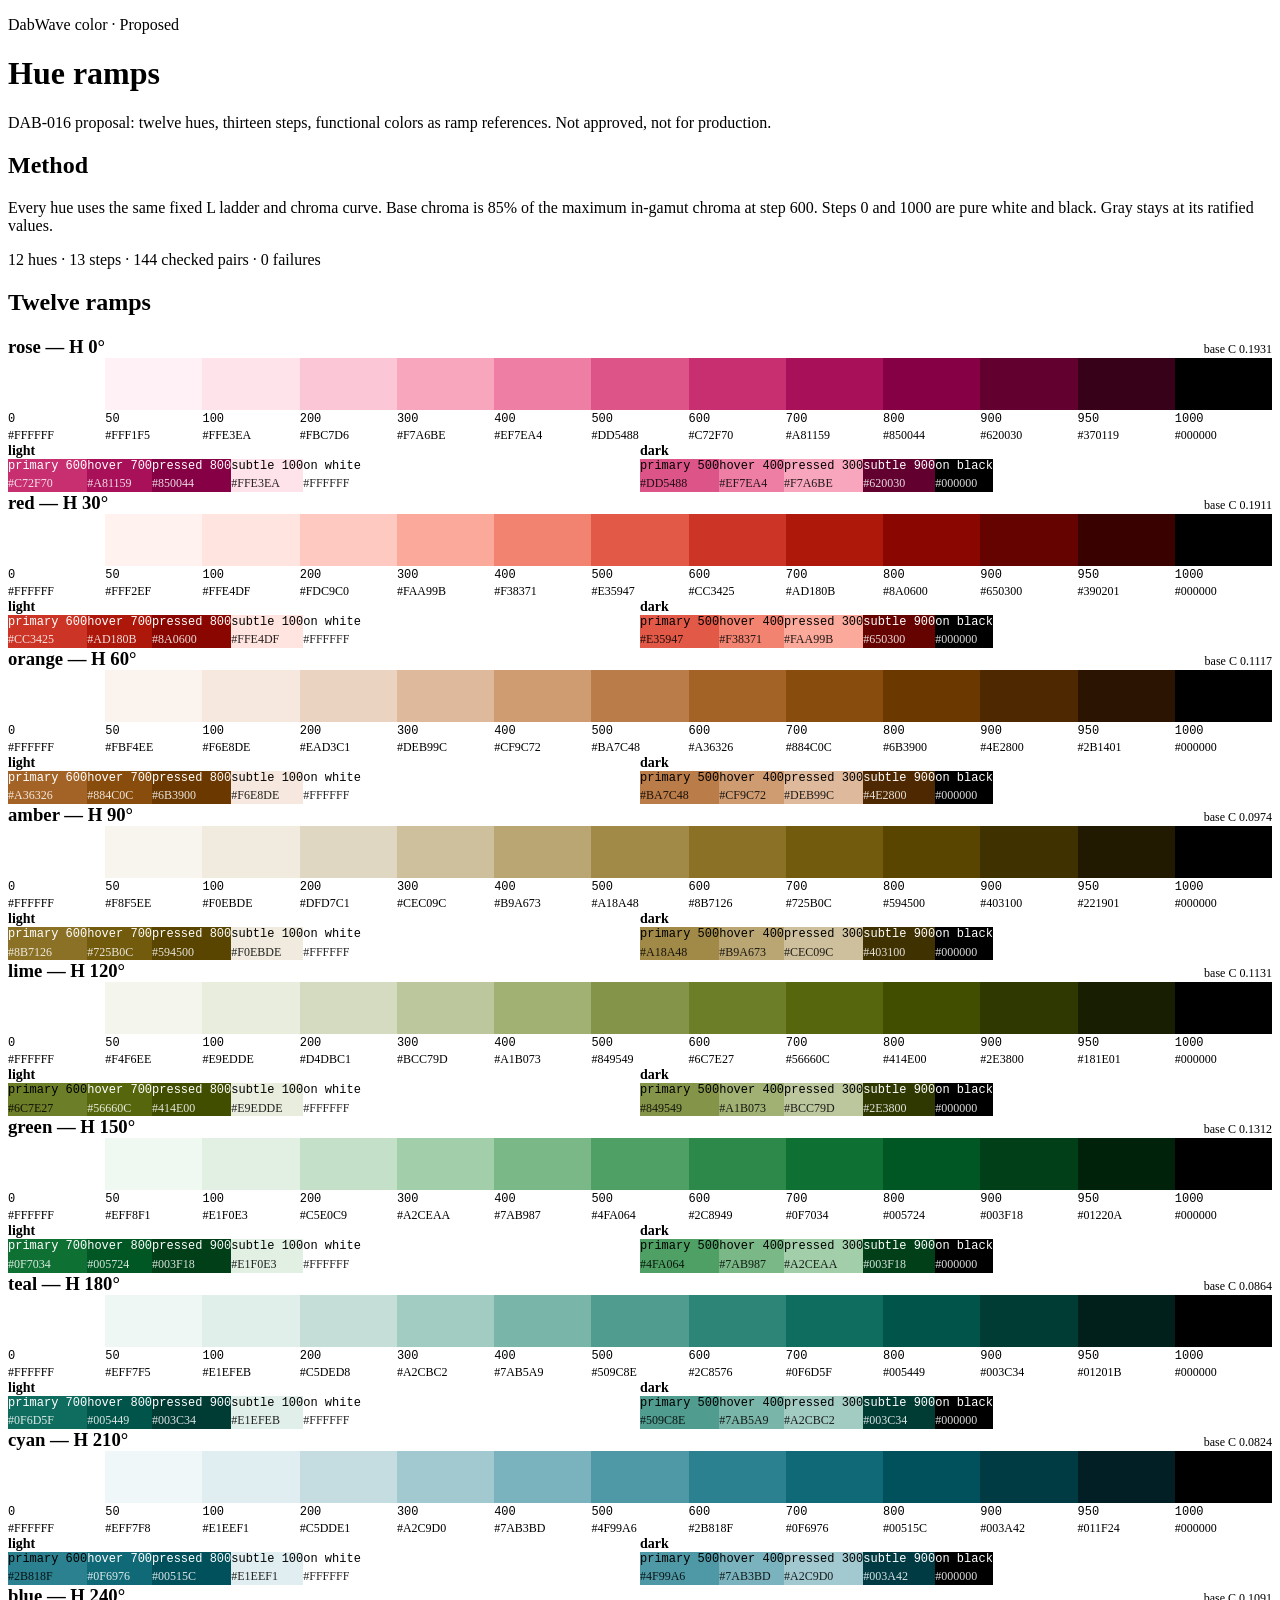
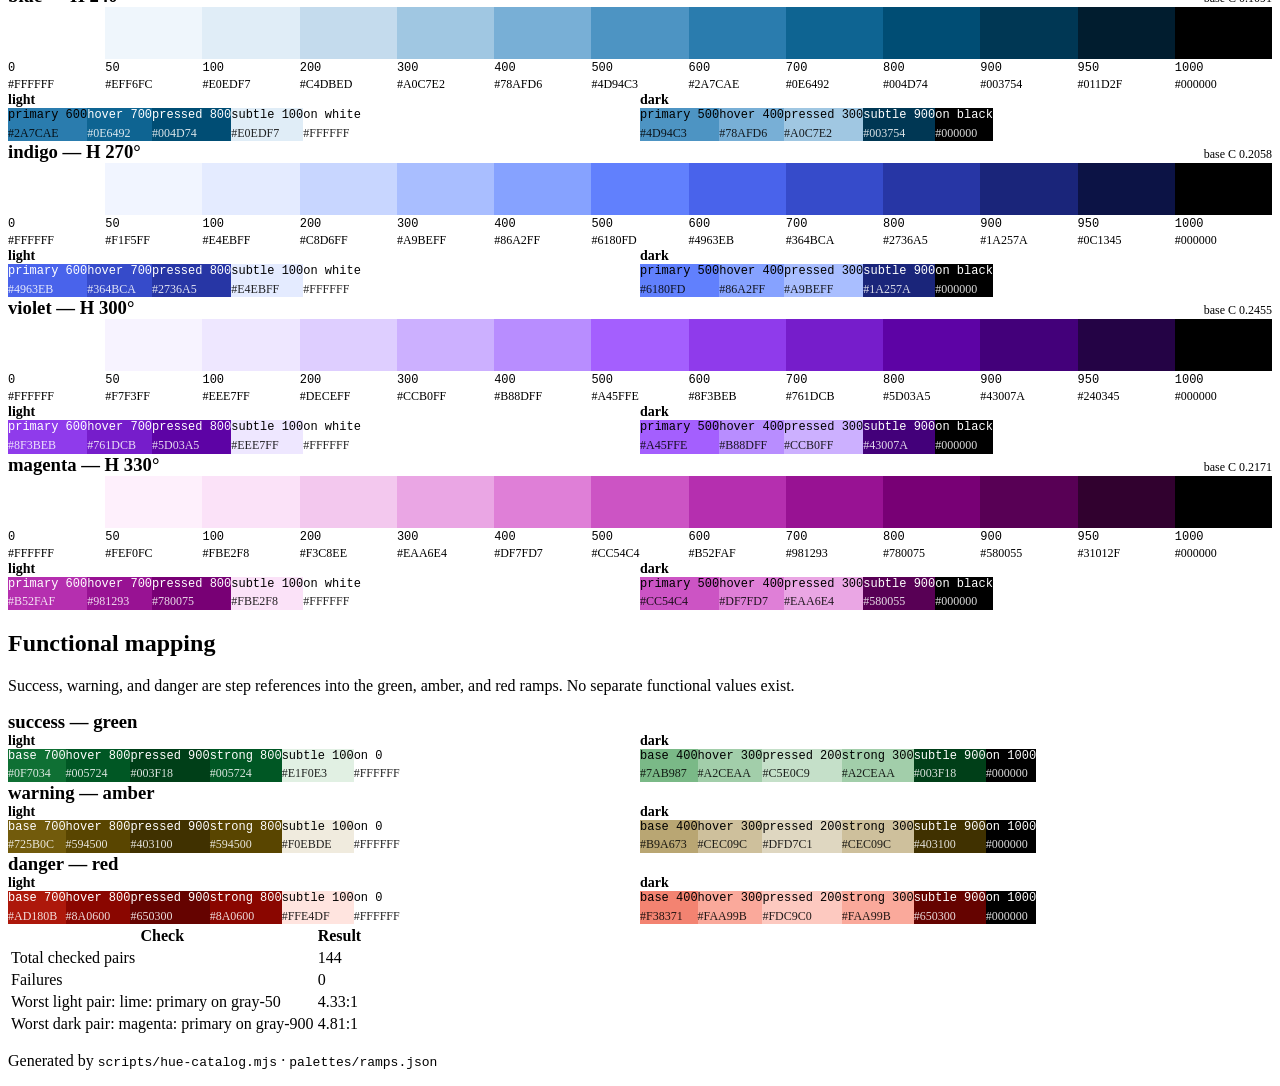
==== palettes/preview.html @ 58a91b85 "feat(color): propose DAB-016 — 13-step 12-hue ramp catalog - Fixed 13-step ladder shared with gray (" ====
<!doctype html>
<html lang="en">
<head>
<meta charset="utf-8">
<meta name="viewport" content="width=device-width, initial-scale=1">
<title>DabWave hue ramps — Proposed catalog</title>
<link rel="stylesheet" href="../foundation/foundation.css">
<link rel="stylesheet" href="./preview.css">
<script src="./preview.js" defer></script>
</head>
<body>
<header class="masthead">
  <div class="wrap masthead__inner">
    <div>
      <p class="text-caption masthead__eyebrow">DabWave color · Proposed</p>
      <h1 class="text-h2">Hue ramps</h1>
      <p class="text-body-sm masthead__sub">DAB-016 proposal: twelve hues, thirteen steps, functional colors as ramp references. Not approved, not for production.</p>
    </div>
  </div>
</header>

<main class="wrap">
  <section class="section">
    <h2 class="text-h2">Method</h2>
    <p class="text-body">Every hue uses the same fixed L ladder and chroma curve. Base chroma is 85% of the maximum in-gamut chroma at step 600. Steps 0 and 1000 are pure white and black. Gray stays at its ratified values.</p>
    <p class="text-body-sm" id="summary">Loading catalog…</p>
  </section>

  <section class="section">
    <h2 class="text-h2">Twelve ramps</h2>
    <div id="ramps"></div>
  </section>

  <section class="section">
    <h2 class="text-h2">Functional mapping</h2>
    <p class="text-body">Success, warning, and danger are step references into the green, amber, and red ramps. No separate functional values exist.</p>
    <div id="functional"></div>
    <div class="table-scroll">
      <table class="data-table text-body-sm">
        <thead><tr><th scope="col">Check</th><th scope="col">Result</th></tr></thead>
        <tbody id="check-summary"></tbody>
      </table>
    </div>
  </section>
</main>

<footer class="site-footer">
  <div class="wrap"><p class="text-caption">Generated by <code>scripts/hue-catalog.mjs</code> · <code>palettes/ramps.json</code></p></div>
</footer>
</body>
</html>
---- palettes/preview.css ----
.ramp-block {
  padding-block: var(--space-5);
  border-top: var(--border-width) solid var(--color-border);
}
.ramp-head {
  display: flex;
  flex-wrap: wrap;
  gap: var(--space-2);
  align-items: baseline;
  justify-content: space-between;
  margin-bottom: var(--space-3);
}
.ramp-head h3 { margin: 0; }
.ramp-head span { color: var(--color-text-tertiary); font-size: 0.75rem; }

.ramp-scroll { overflow-x: auto; padding-bottom: var(--space-1); }
.ramp-row {
  display: grid;
  grid-template-columns: repeat(13, minmax(56px, 1fr));
  gap: var(--space-1);
  min-width: 776px;
}
.swatch-cell { display: flex; flex-direction: column; gap: 2px; }
.swatch {
  height: 52px;
  border-radius: var(--radius-sm);
  border: var(--border-width) solid var(--color-border);
}
.swatch-cell code { font-size: 0.75rem; color: var(--color-text-primary); }
.swatch-cell span { font-size: 0.75rem; color: var(--color-text-tertiary); }

.alias-grid {
  display: grid;
  grid-template-columns: repeat(auto-fit, minmax(280px, 1fr));
  gap: var(--space-4);
  margin-top: var(--space-4);
}
.alias-set h4 { margin: 0 0 var(--space-2); font-size: 0.875rem; font-weight: 600; }
.alias-chips { display: flex; flex-wrap: wrap; gap: var(--space-1); }

.chip {
  display: flex;
  flex-direction: column;
  gap: 2px;
  padding: var(--space-1) var(--space-2);
  border-radius: var(--radius-sm);
  border: var(--border-width) solid var(--color-border);
  font-size: 0.75rem;
  line-height: 1.3;
}
.chip code { font-size: 0.75rem; }
.chip span { opacity: 0.85; }

.func-block {
  padding-block: var(--space-5);
  border-top: var(--border-width) solid var(--color-border);
}
.func-block h3 { margin: 0 0 var(--space-2); }
.func-block .alias-set { margin-top: 0; }
.func-row {
  display: grid;
  grid-template-columns: repeat(auto-fit, minmax(280px, 1fr));
  gap: var(--space-4);
}
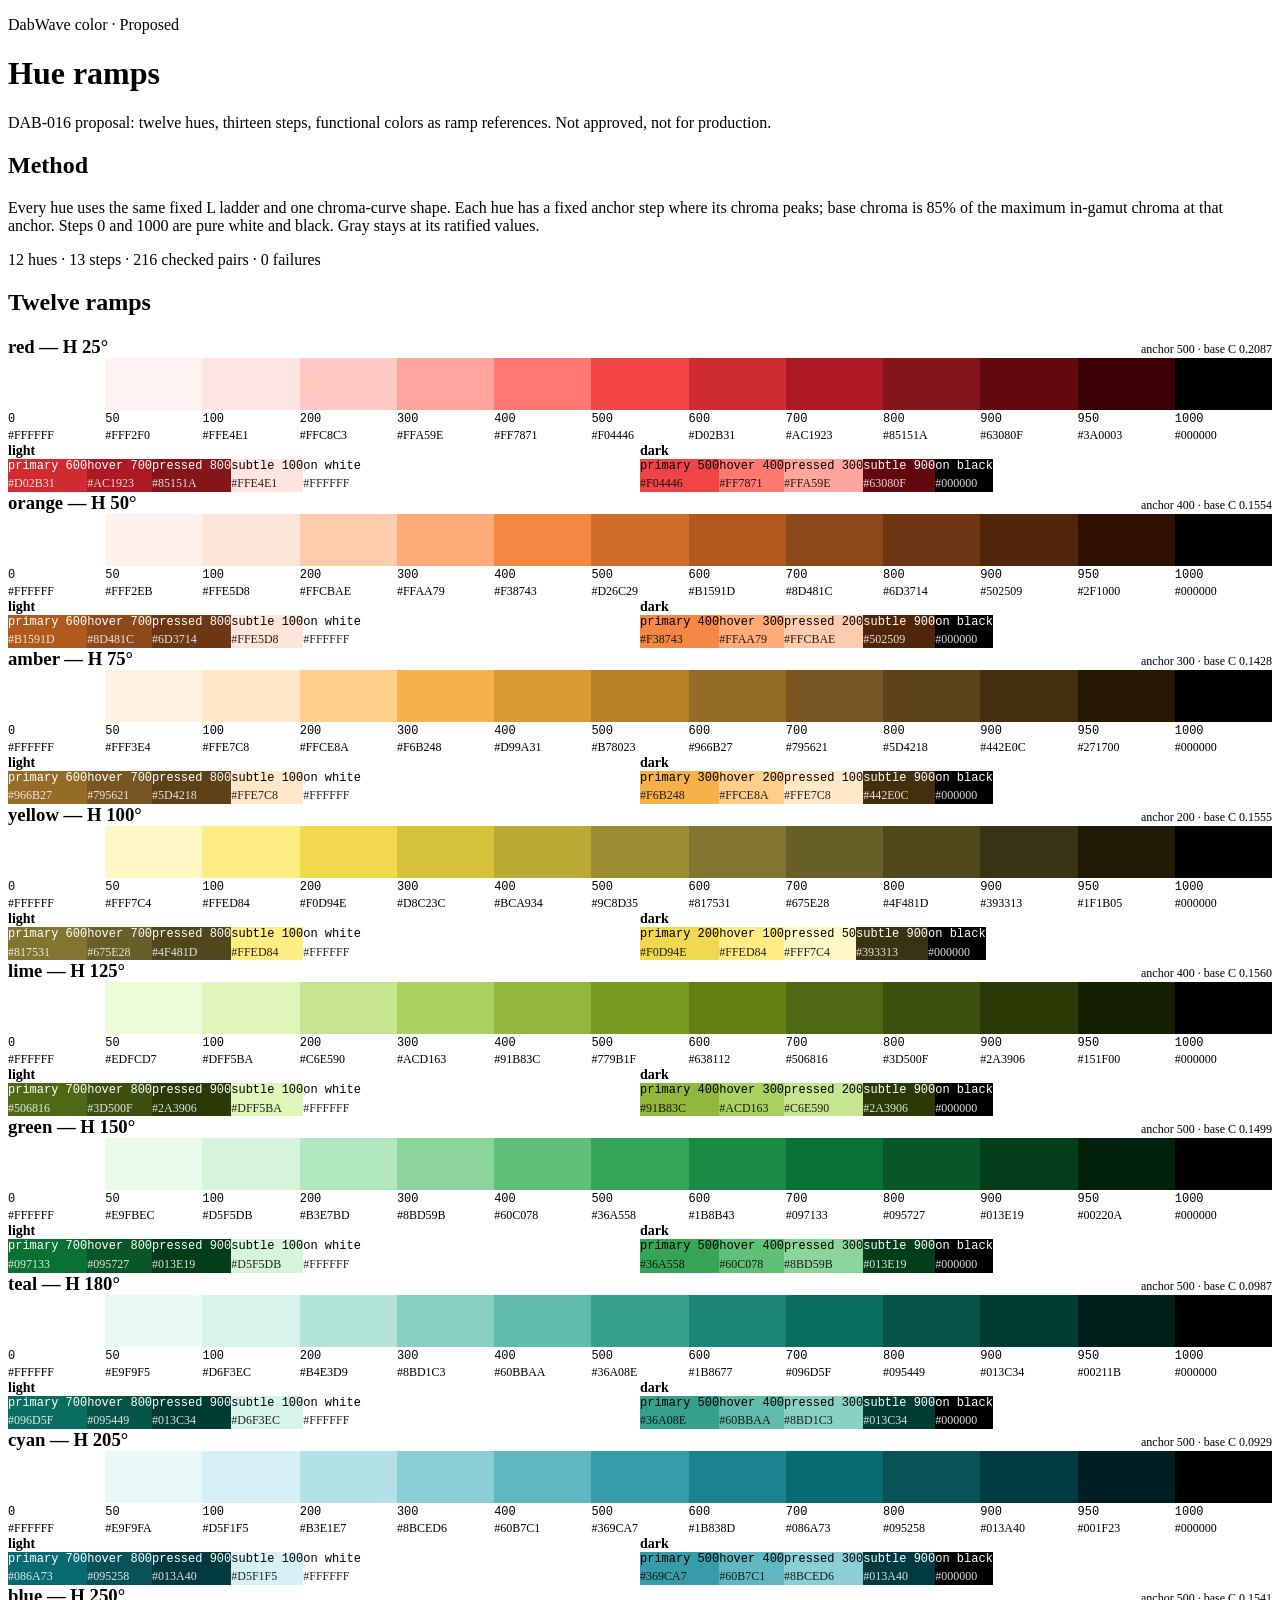
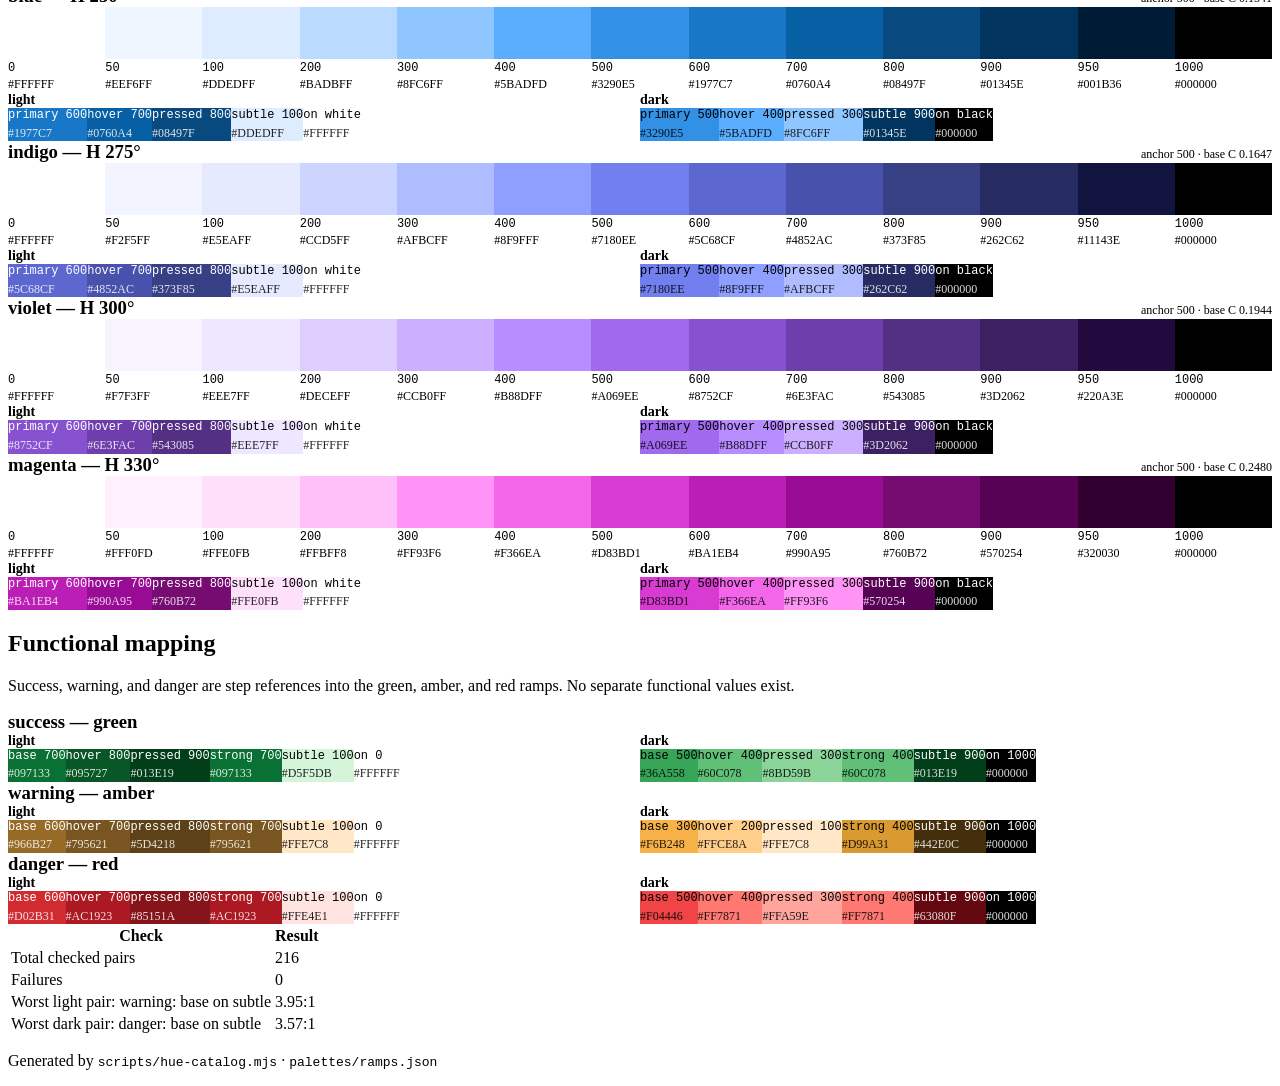
==== commit 18aba1f0: "feat(color): revise DAB-016 with fixed hues and per-hue anchors - Replace the 30-degree grid with fi" ====
--- a/palettes/preview.html
+++ b/palettes/preview.html
@@ -22,7 +22,7 @@
 <main class="wrap">
   <section class="section">
     <h2 class="text-h2">Method</h2>
-    <p class="text-body">Every hue uses the same fixed L ladder and chroma curve. Base chroma is 85% of the maximum in-gamut chroma at step 600. Steps 0 and 1000 are pure white and black. Gray stays at its ratified values.</p>
+    <p class="text-body">Every hue uses the same fixed L ladder and one chroma-curve shape. Each hue has a fixed anchor step where its chroma peaks; base chroma is 85% of the maximum in-gamut chroma at that anchor. Steps 0 and 1000 are pure white and black. Gray stays at its ratified values.</p>
     <p class="text-body-sm" id="summary">Loading catalog…</p>
   </section>
 
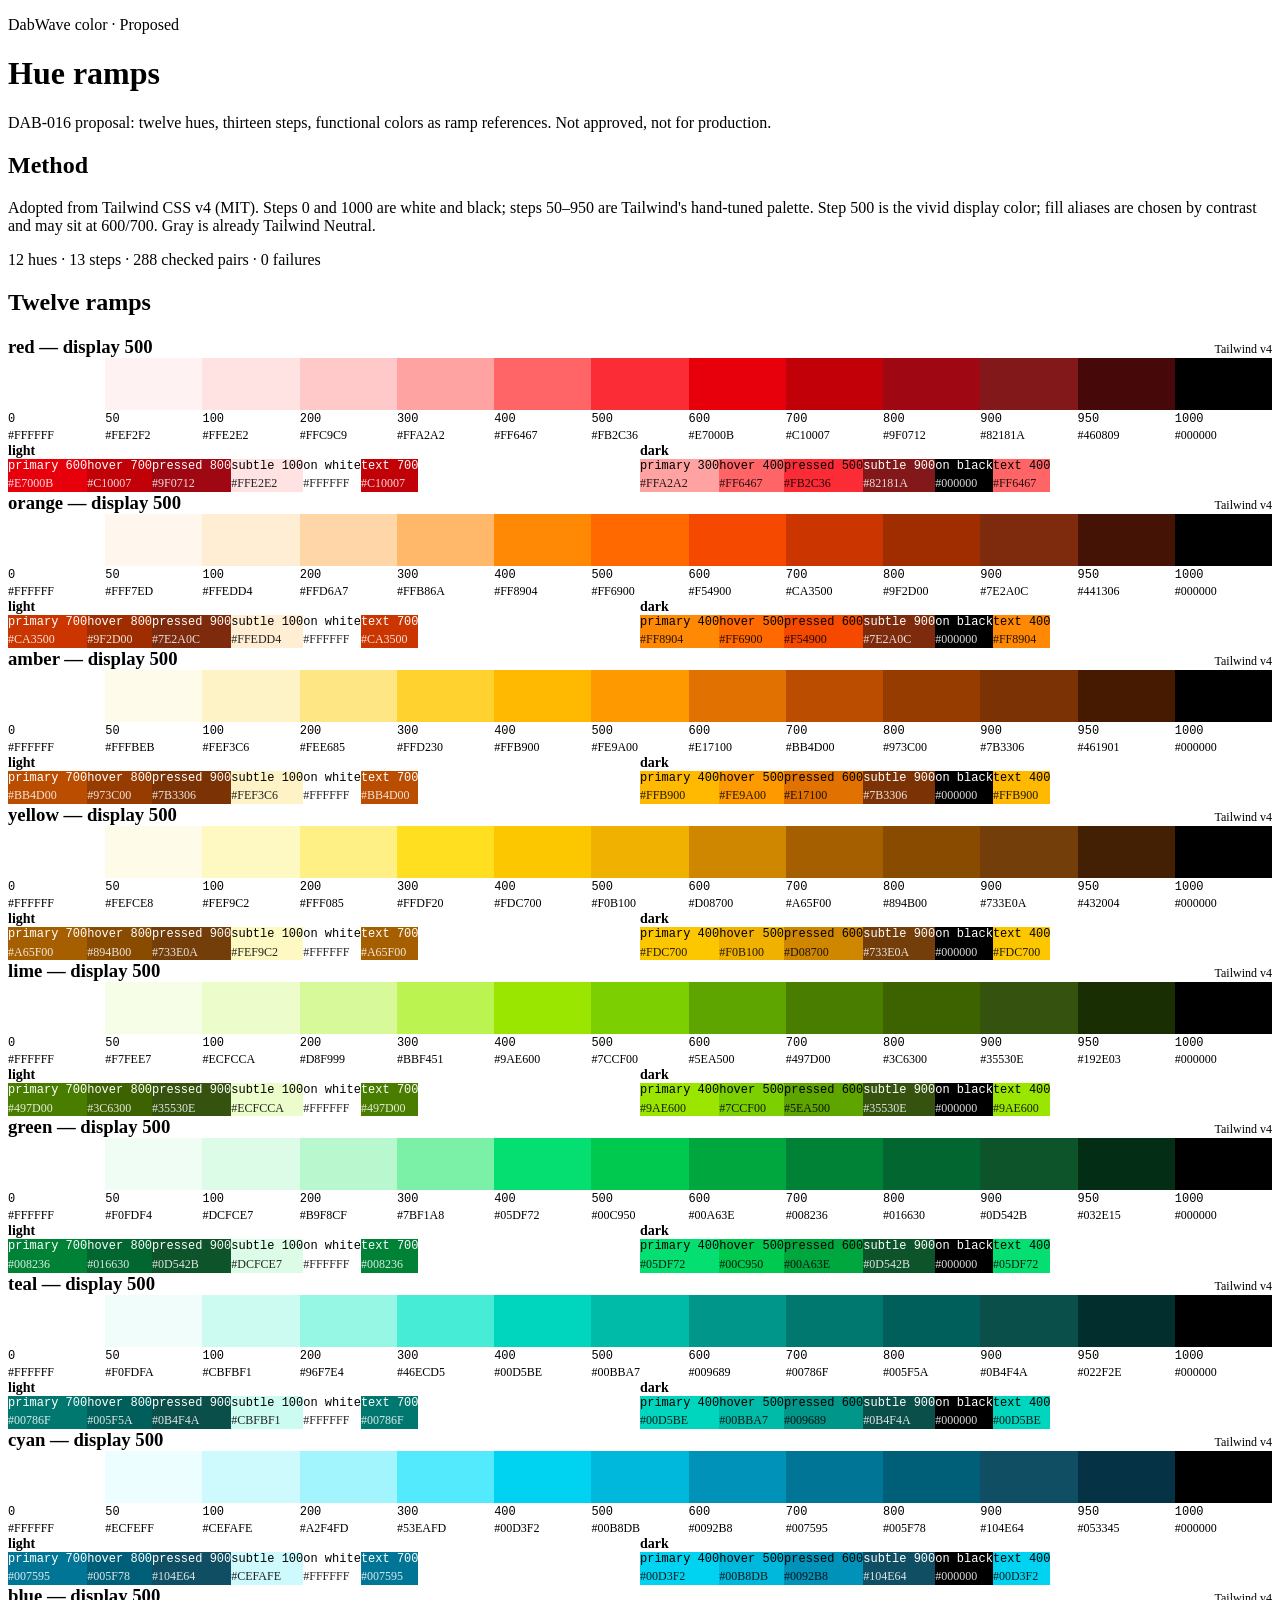
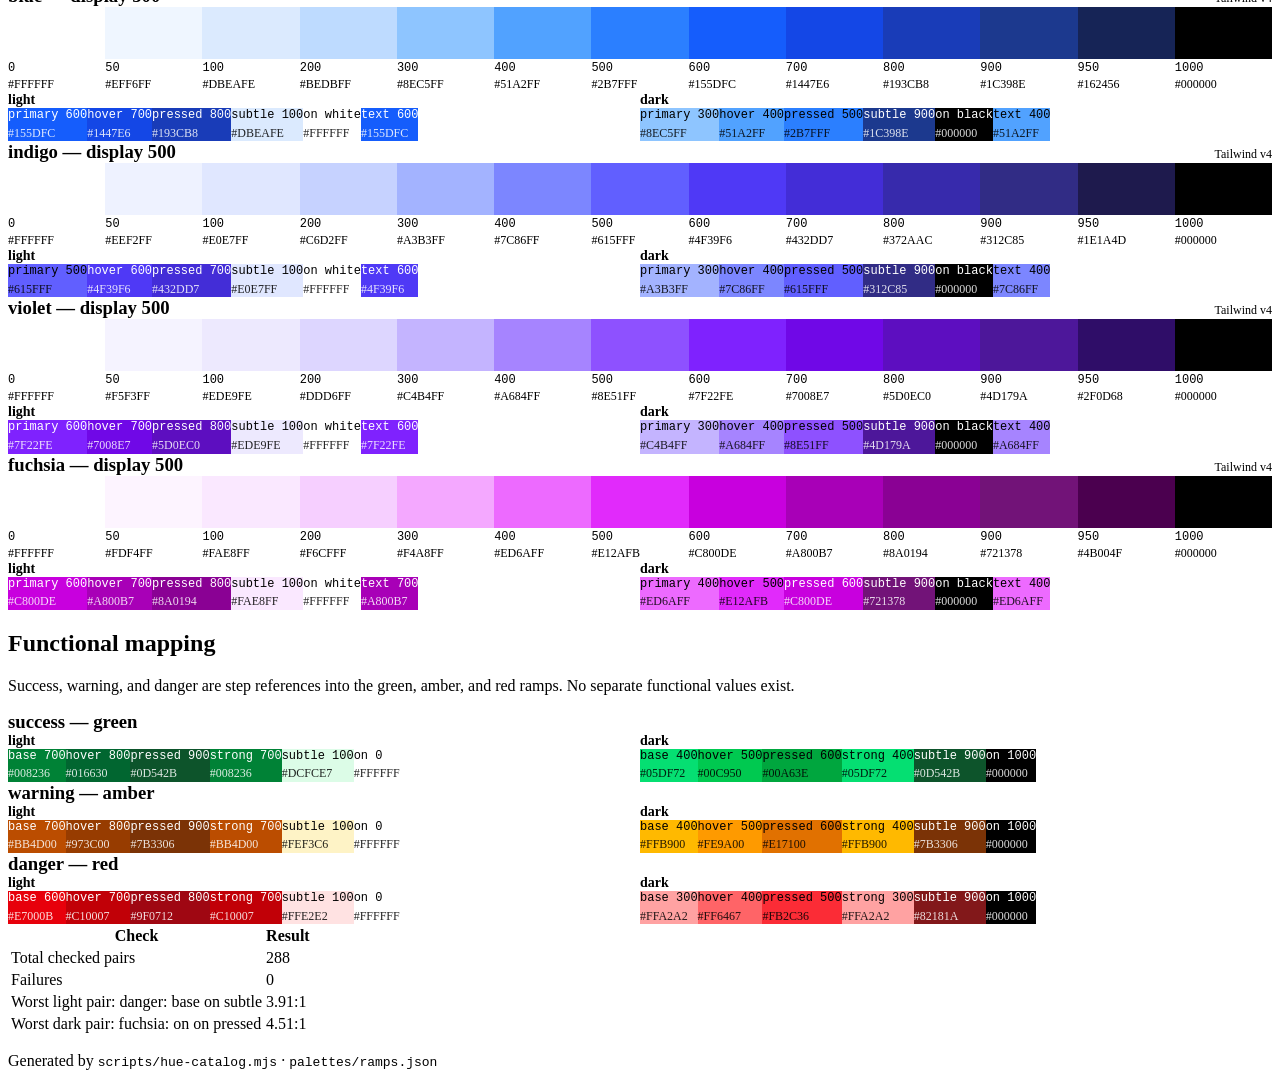
==== commit efdb3aaf: "feat(color): adopt Tailwind v4 palettes for DAB-016 - Freeze 12 hue ramps from Tailwind CSS v4 theme" ====
--- a/palettes/preview.html
+++ b/palettes/preview.html
@@ -22,7 +22,7 @@
 <main class="wrap">
   <section class="section">
     <h2 class="text-h2">Method</h2>
-    <p class="text-body">Every hue uses the same fixed L ladder and one chroma-curve shape. Each hue has a fixed anchor step where its chroma peaks; base chroma is 85% of the maximum in-gamut chroma at that anchor. Steps 0 and 1000 are pure white and black. Gray stays at its ratified values.</p>
+    <p class="text-body">Adopted from Tailwind CSS v4 (MIT). Steps 0 and 1000 are white and black; steps 50–950 are Tailwind's hand-tuned palette. Step 500 is the vivid display color; fill aliases are chosen by contrast and may sit at 600/700. Gray is already Tailwind Neutral.</p>
     <p class="text-body-sm" id="summary">Loading catalog…</p>
   </section>
 
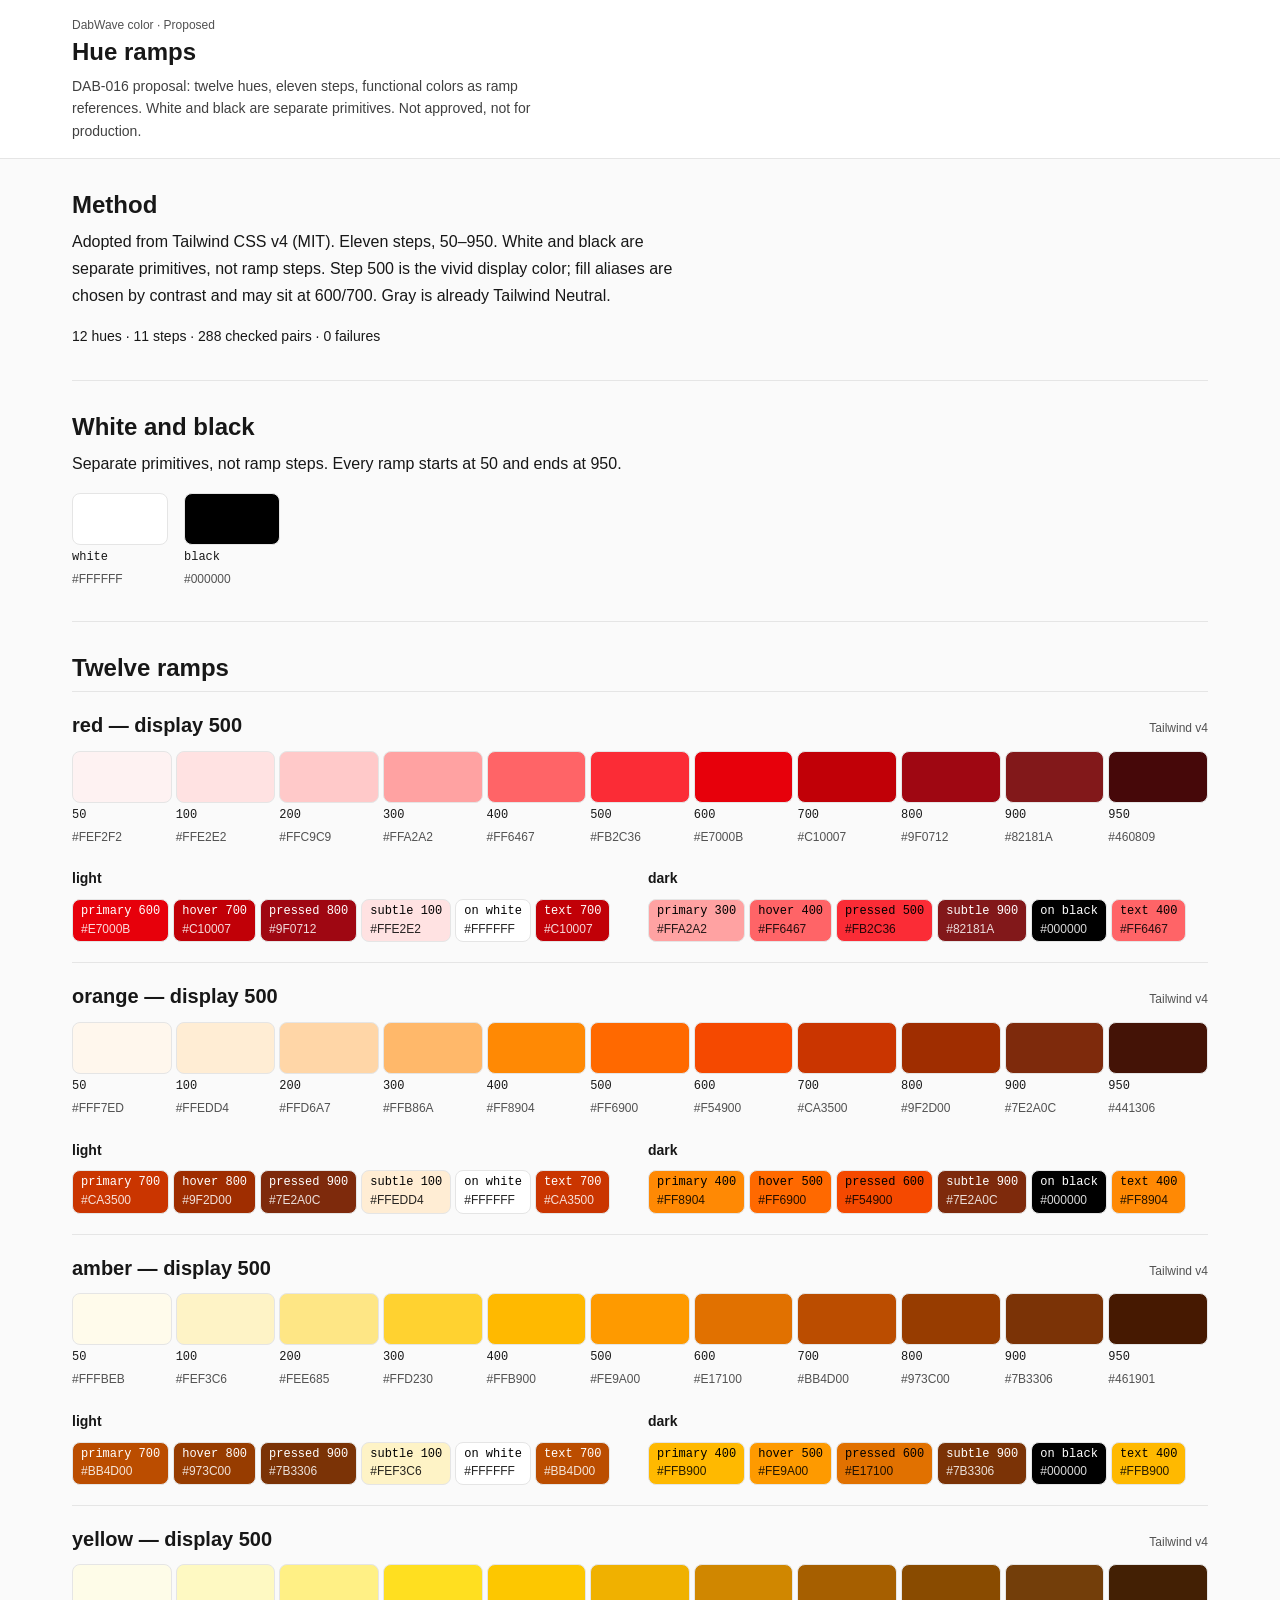
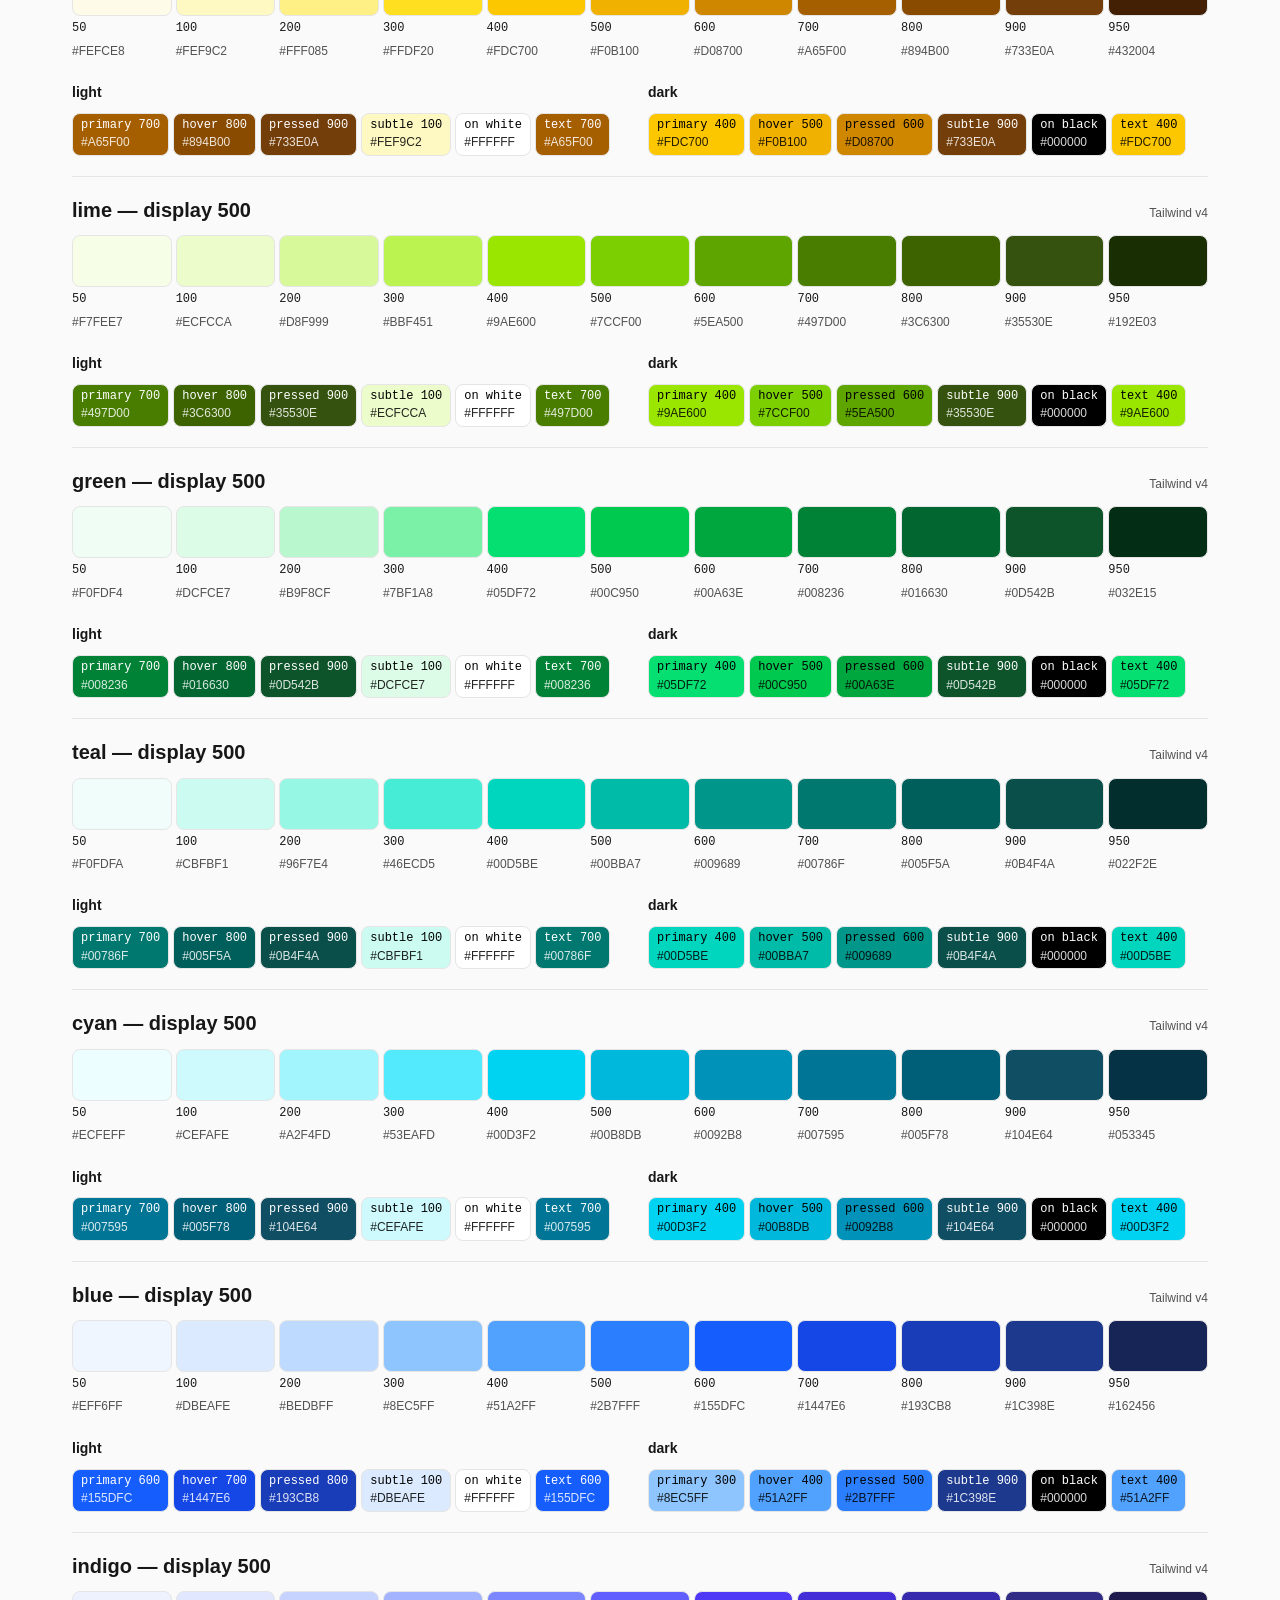
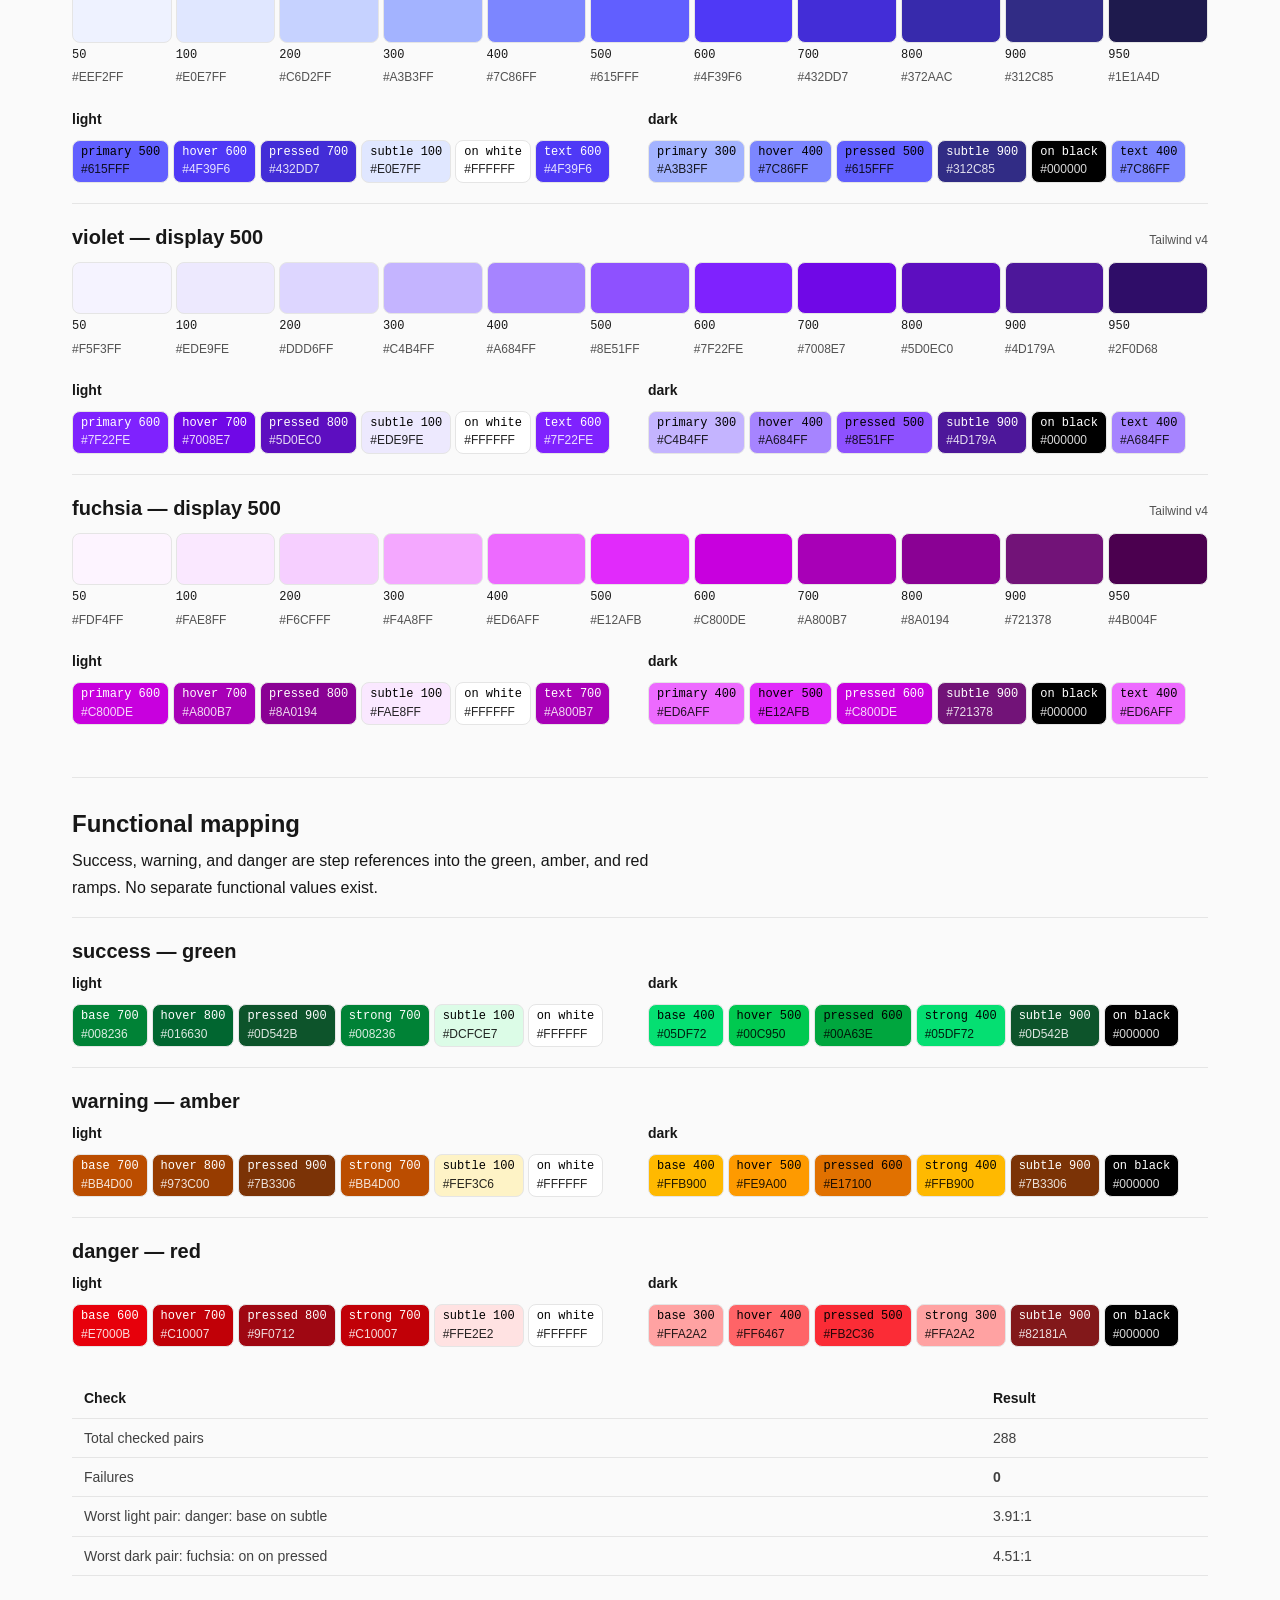
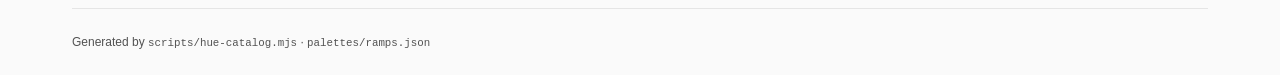
==== commit 00d1f88d: "feat(color): separate white and black from every ramp (DAB-017) - Neutral ramp becomes gray-50..950;" ====
--- a/palettes/preview.html
+++ b/palettes/preview.html
@@ -14,7 +14,7 @@
     <div>
       <p class="text-caption masthead__eyebrow">DabWave color · Proposed</p>
       <h1 class="text-h2">Hue ramps</h1>
-      <p class="text-body-sm masthead__sub">DAB-016 proposal: twelve hues, thirteen steps, functional colors as ramp references. Not approved, not for production.</p>
+      <p class="text-body-sm masthead__sub">DAB-016 proposal: twelve hues, eleven steps, functional colors as ramp references. White and black are separate primitives. Not approved, not for production.</p>
     </div>
   </div>
 </header>
@@ -22,8 +22,17 @@
 <main class="wrap">
   <section class="section">
     <h2 class="text-h2">Method</h2>
-    <p class="text-body">Adopted from Tailwind CSS v4 (MIT). Steps 0 and 1000 are white and black; steps 50–950 are Tailwind's hand-tuned palette. Step 500 is the vivid display color; fill aliases are chosen by contrast and may sit at 600/700. Gray is already Tailwind Neutral.</p>
+    <p class="text-body">Adopted from Tailwind CSS v4 (MIT). Eleven steps, 50–950. White and black are separate primitives, not ramp steps. Step 500 is the vivid display color; fill aliases are chosen by contrast and may sit at 600/700. Gray is already Tailwind Neutral.</p>
     <p class="text-body-sm" id="summary">Loading catalog…</p>
+  </section>
+
+  <section class="section">
+    <h2 class="text-h2">White and black</h2>
+    <p class="text-body">Separate primitives, not ramp steps. Every ramp starts at 50 and ends at 950.</p>
+    <div class="endpoint-row">
+      <div class="swatch-cell"><div class="swatch" style="background:#FFFFFF"></div><code>white</code><span>#FFFFFF</span></div>
+      <div class="swatch-cell"><div class="swatch" style="background:#000000"></div><code>black</code><span>#000000</span></div>
+    </div>
   </section>
 
   <section class="section">
--- a/palettes/preview.css
+++ b/palettes/preview.css
@@ -1,3 +1,10 @@
+.endpoint-row {
+  display: flex;
+  gap: var(--space-4);
+  margin-top: var(--space-3);
+}
+.endpoint-row .swatch-cell { width: 96px; }
+
 .ramp-block {
   padding-block: var(--space-5);
   border-top: var(--border-width) solid var(--color-border);
@@ -16,9 +23,9 @@
 .ramp-scroll { overflow-x: auto; padding-bottom: var(--space-1); }
 .ramp-row {
   display: grid;
-  grid-template-columns: repeat(13, minmax(56px, 1fr));
+  grid-template-columns: repeat(11, minmax(56px, 1fr));
   gap: var(--space-1);
-  min-width: 776px;
+  min-width: 656px;
 }
 .swatch-cell { display: flex; flex-direction: column; gap: 2px; }
 .swatch {
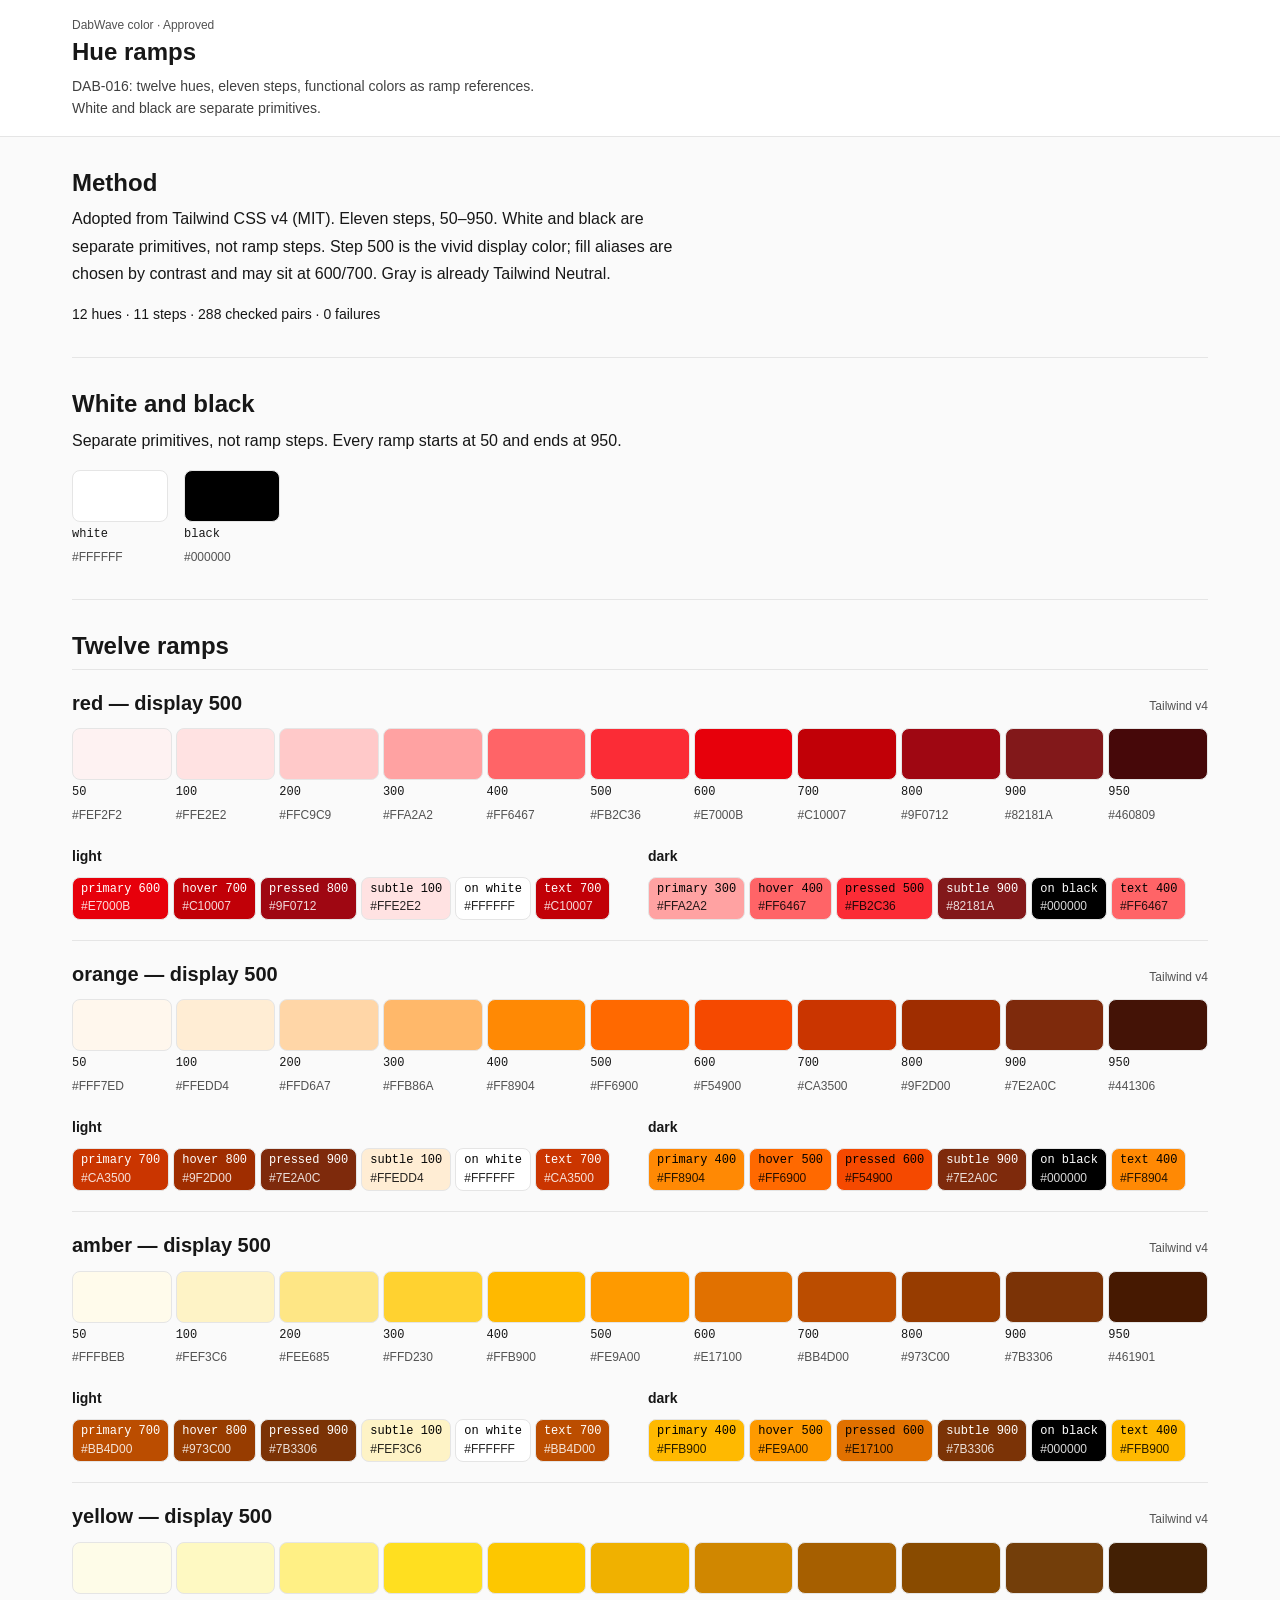
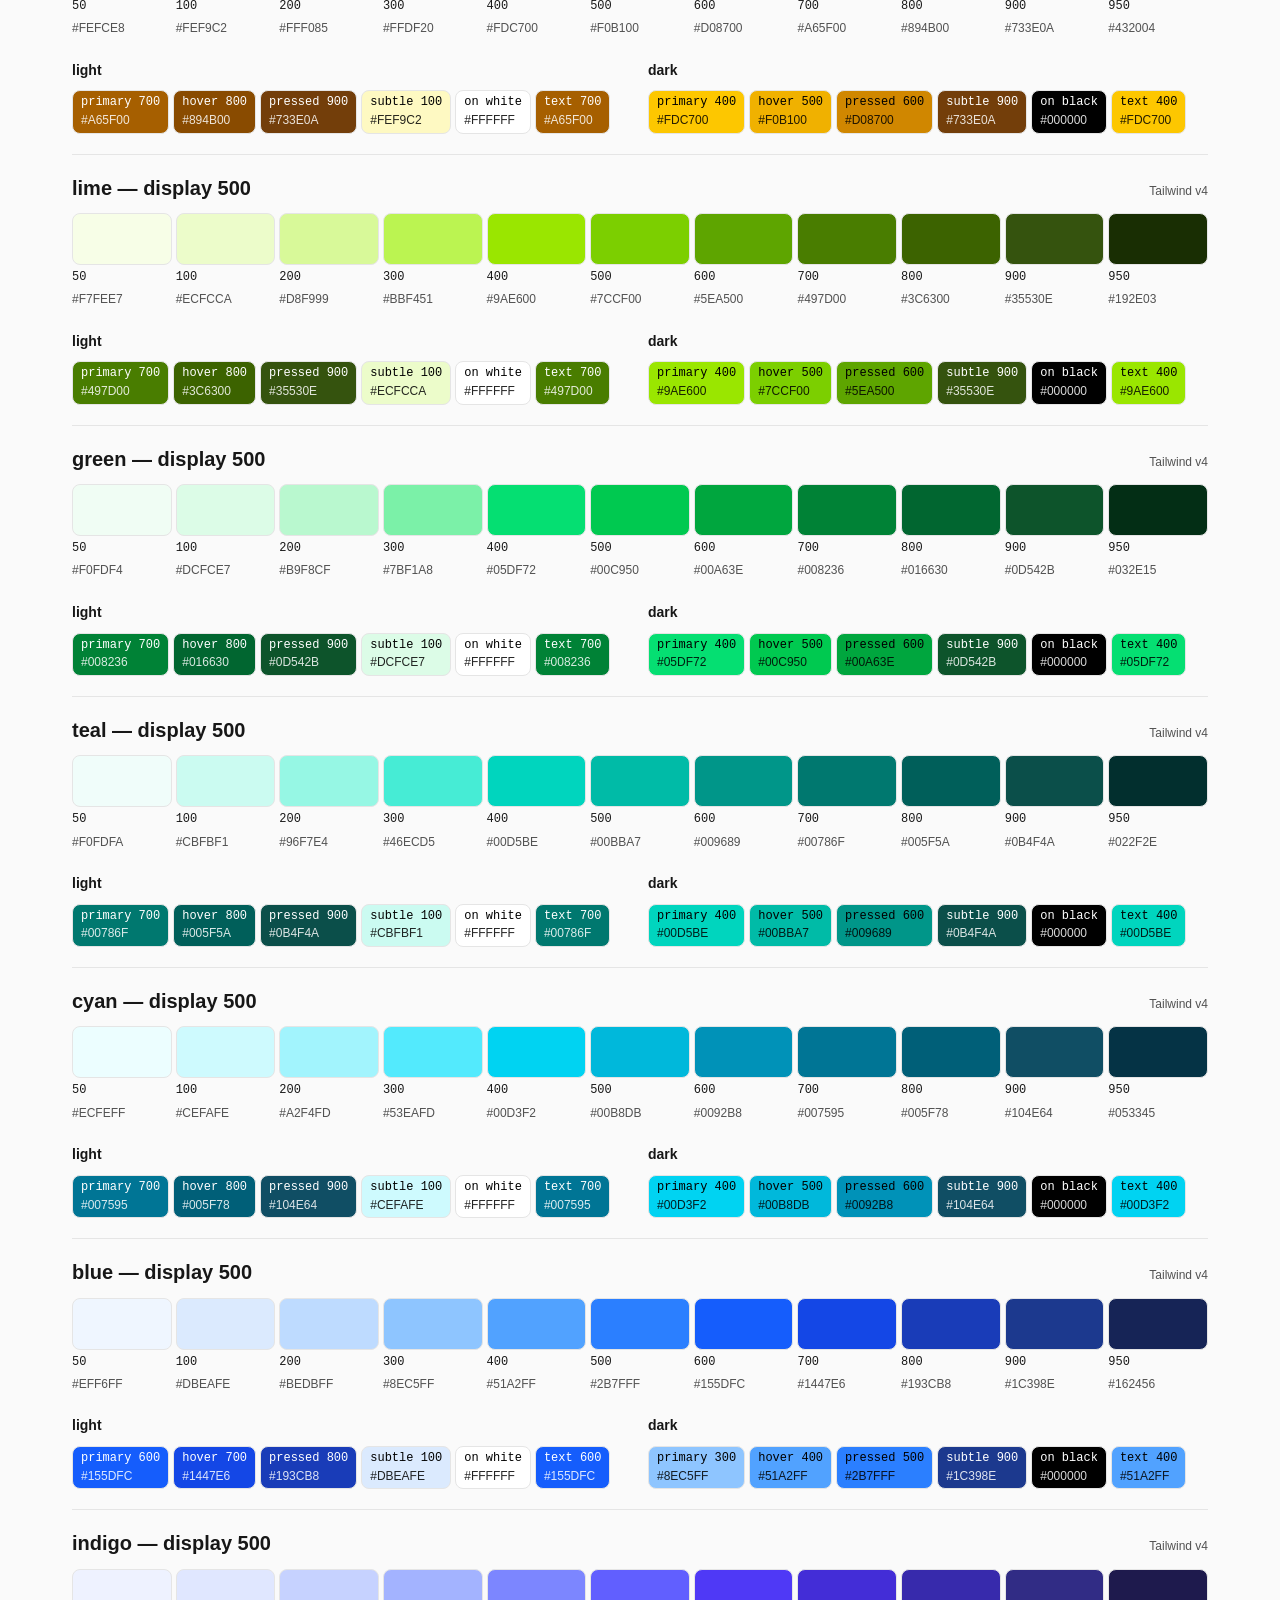
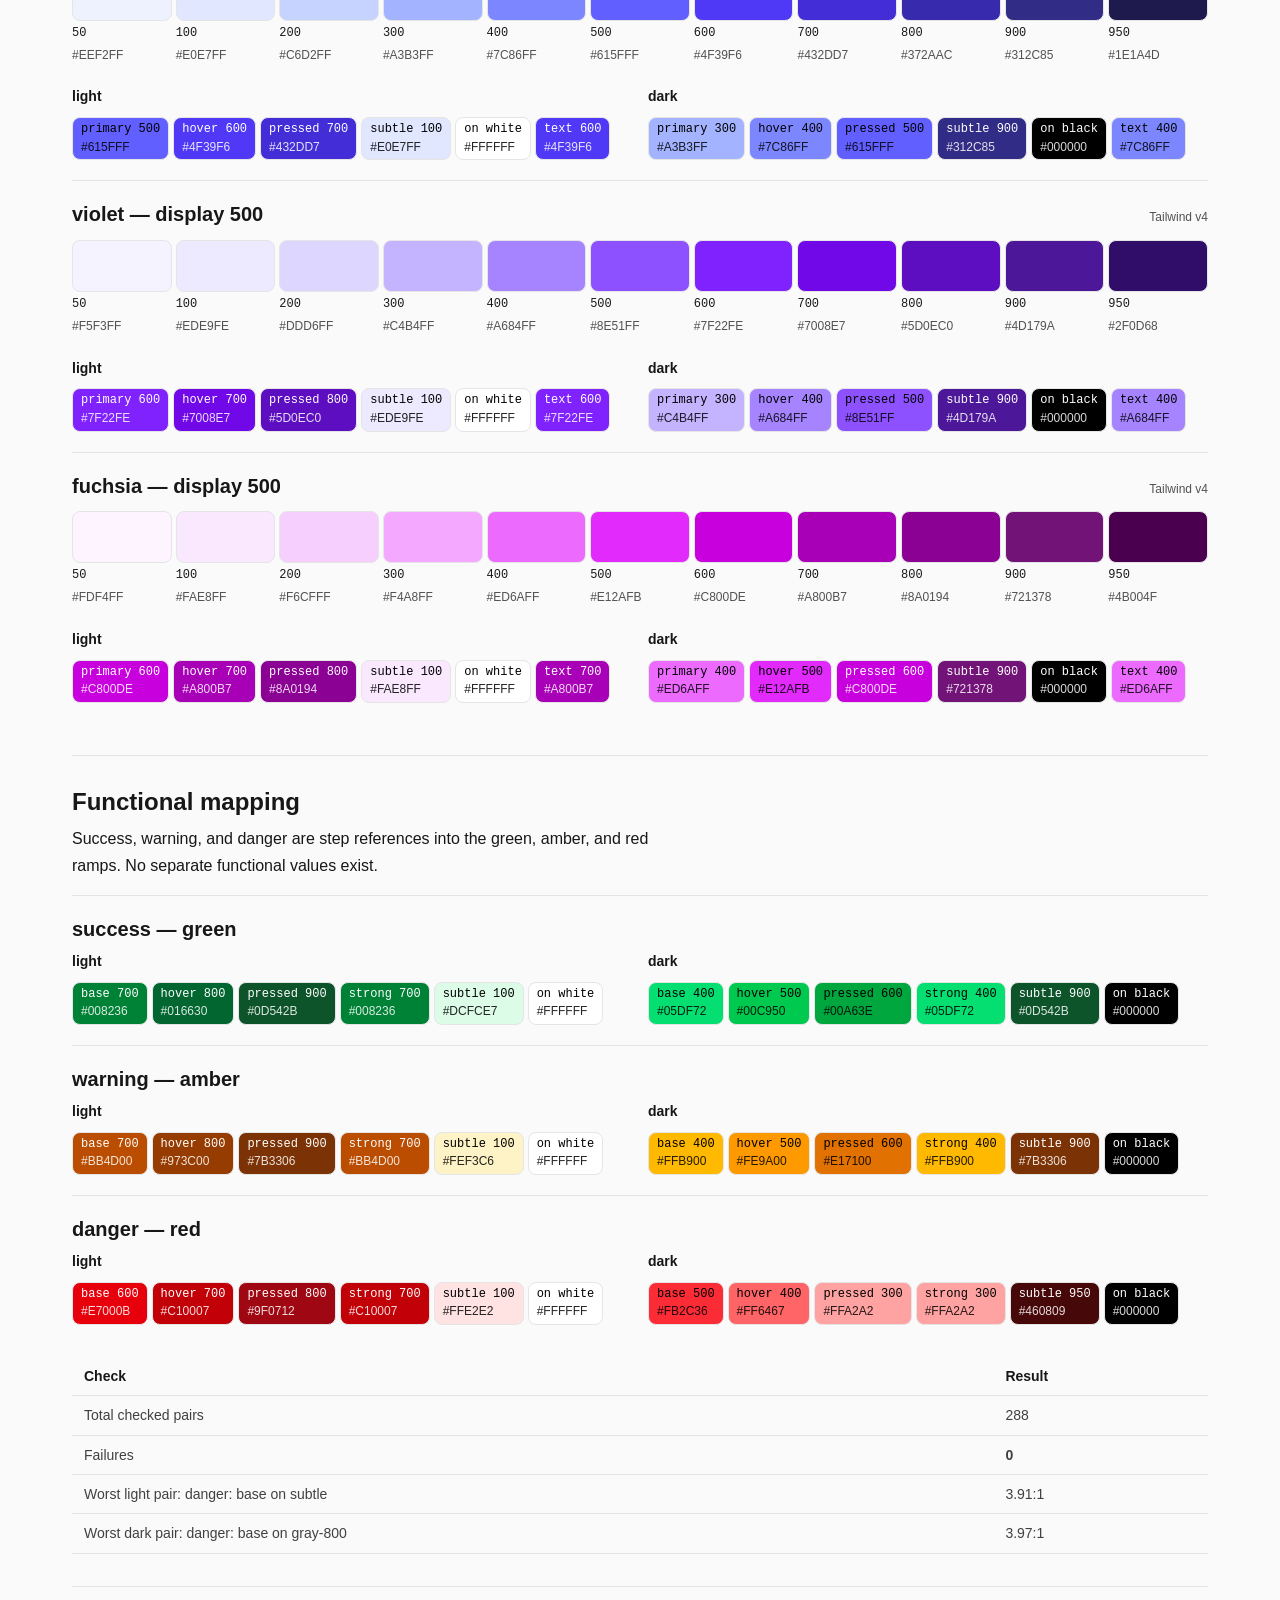
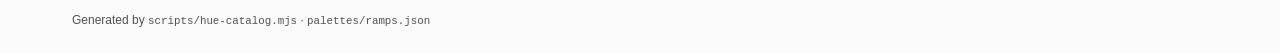
==== commit 35f40b9b: "docs(design): ratify DAB-014 — Tabler outline icon system - DAB-014 approved (ADR-014): Tabler outli" ====
--- a/palettes/preview.html
+++ b/palettes/preview.html
@@ -3,7 +3,7 @@
 <head>
 <meta charset="utf-8">
 <meta name="viewport" content="width=device-width, initial-scale=1">
-<title>DabWave hue ramps — Proposed catalog</title>
+<title>DabWave hue ramps — Catalog</title>
 <link rel="stylesheet" href="../foundation/foundation.css">
 <link rel="stylesheet" href="./preview.css">
 <script src="./preview.js" defer></script>
@@ -12,9 +12,9 @@
 <header class="masthead">
   <div class="wrap masthead__inner">
     <div>
-      <p class="text-caption masthead__eyebrow">DabWave color · Proposed</p>
+      <p class="text-caption masthead__eyebrow">DabWave color · Approved</p>
       <h1 class="text-h2">Hue ramps</h1>
-      <p class="text-body-sm masthead__sub">DAB-016 proposal: twelve hues, eleven steps, functional colors as ramp references. White and black are separate primitives. Not approved, not for production.</p>
+      <p class="text-body-sm masthead__sub">DAB-016: twelve hues, eleven steps, functional colors as ramp references. White and black are separate primitives.</p>
     </div>
   </div>
 </header>
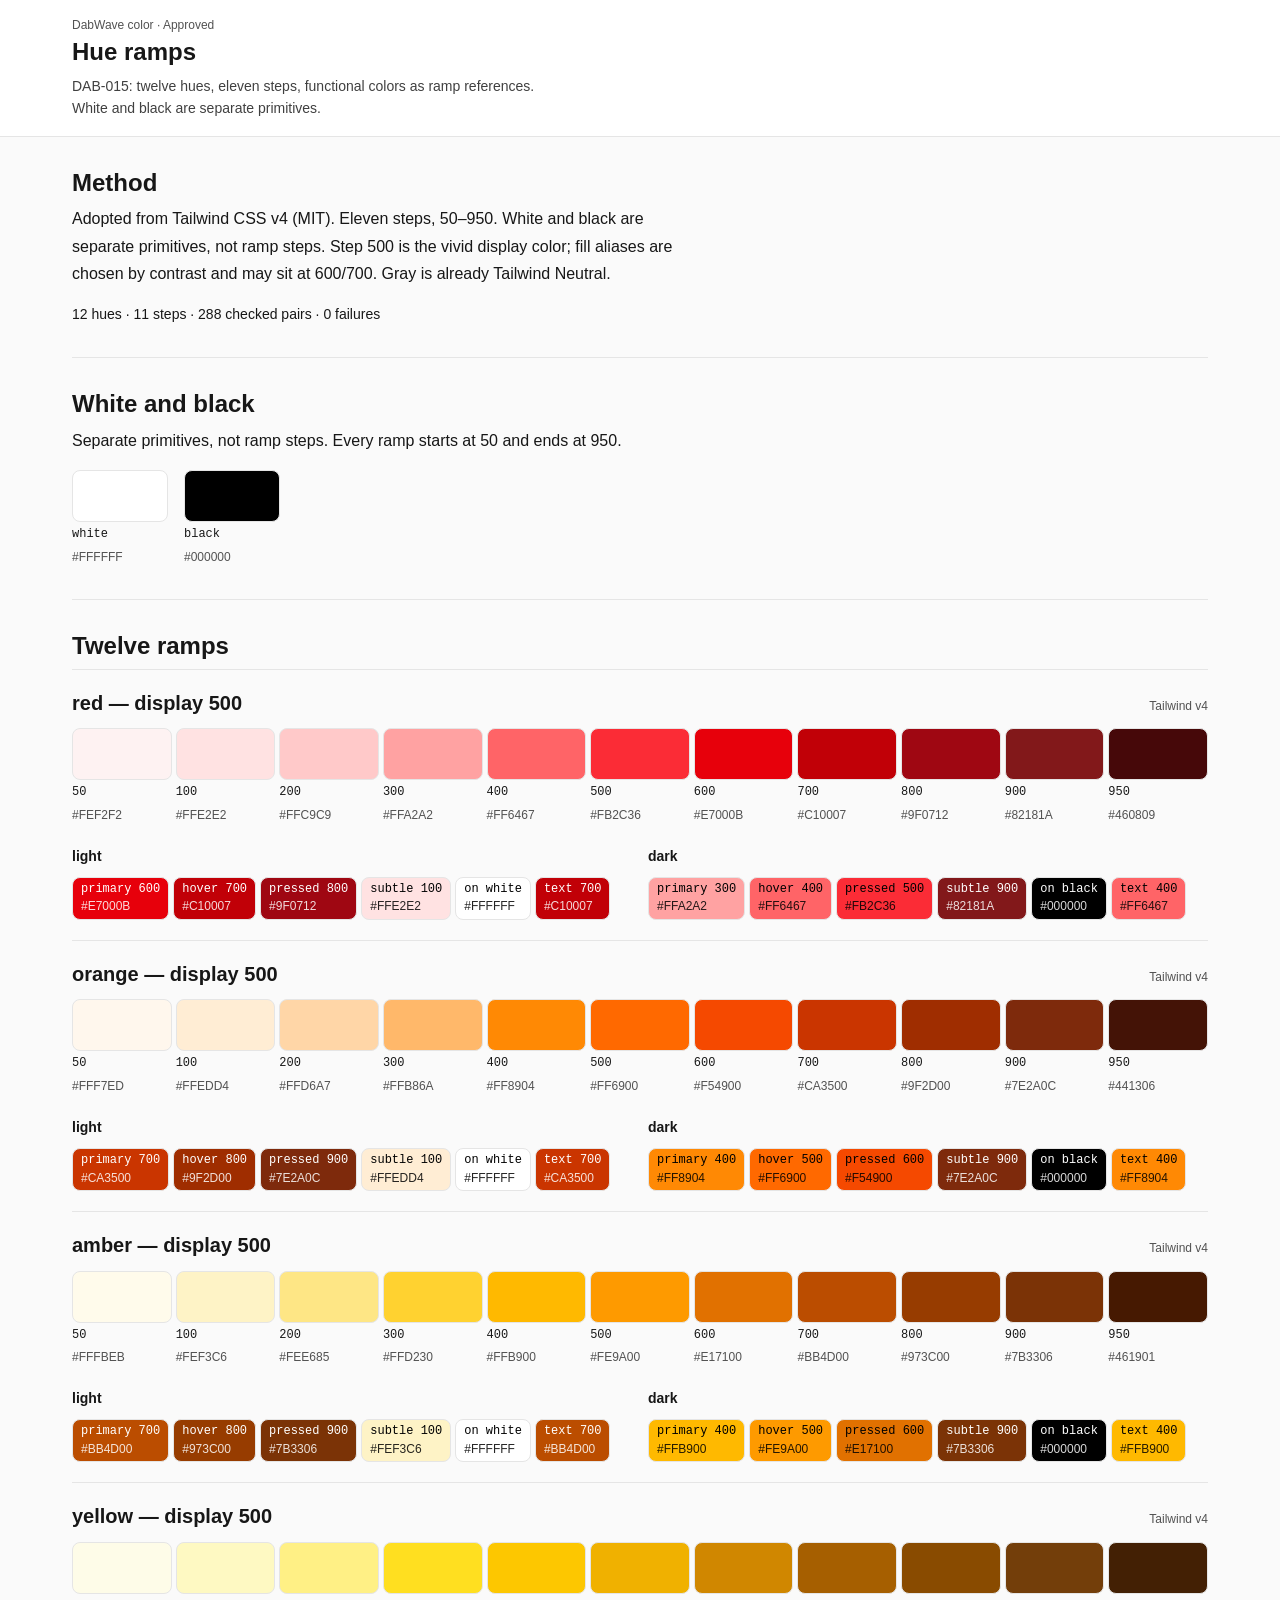
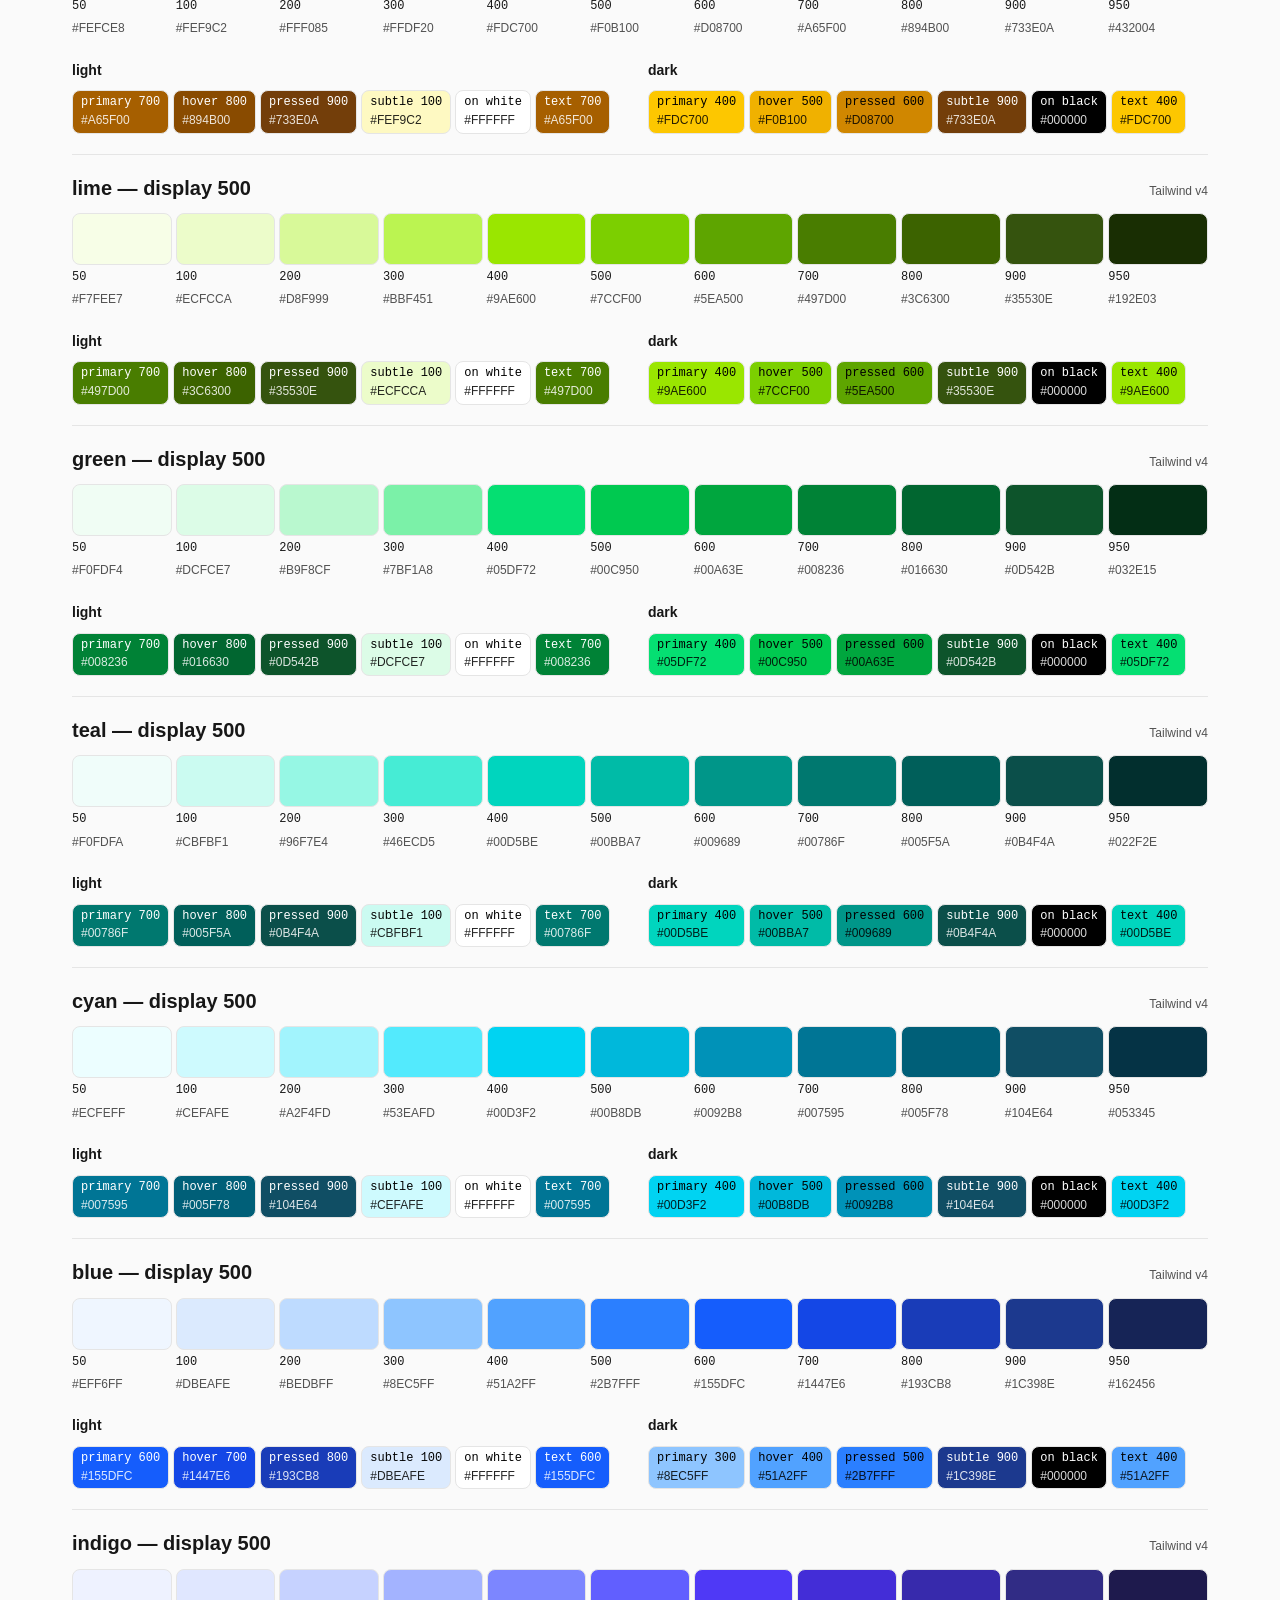
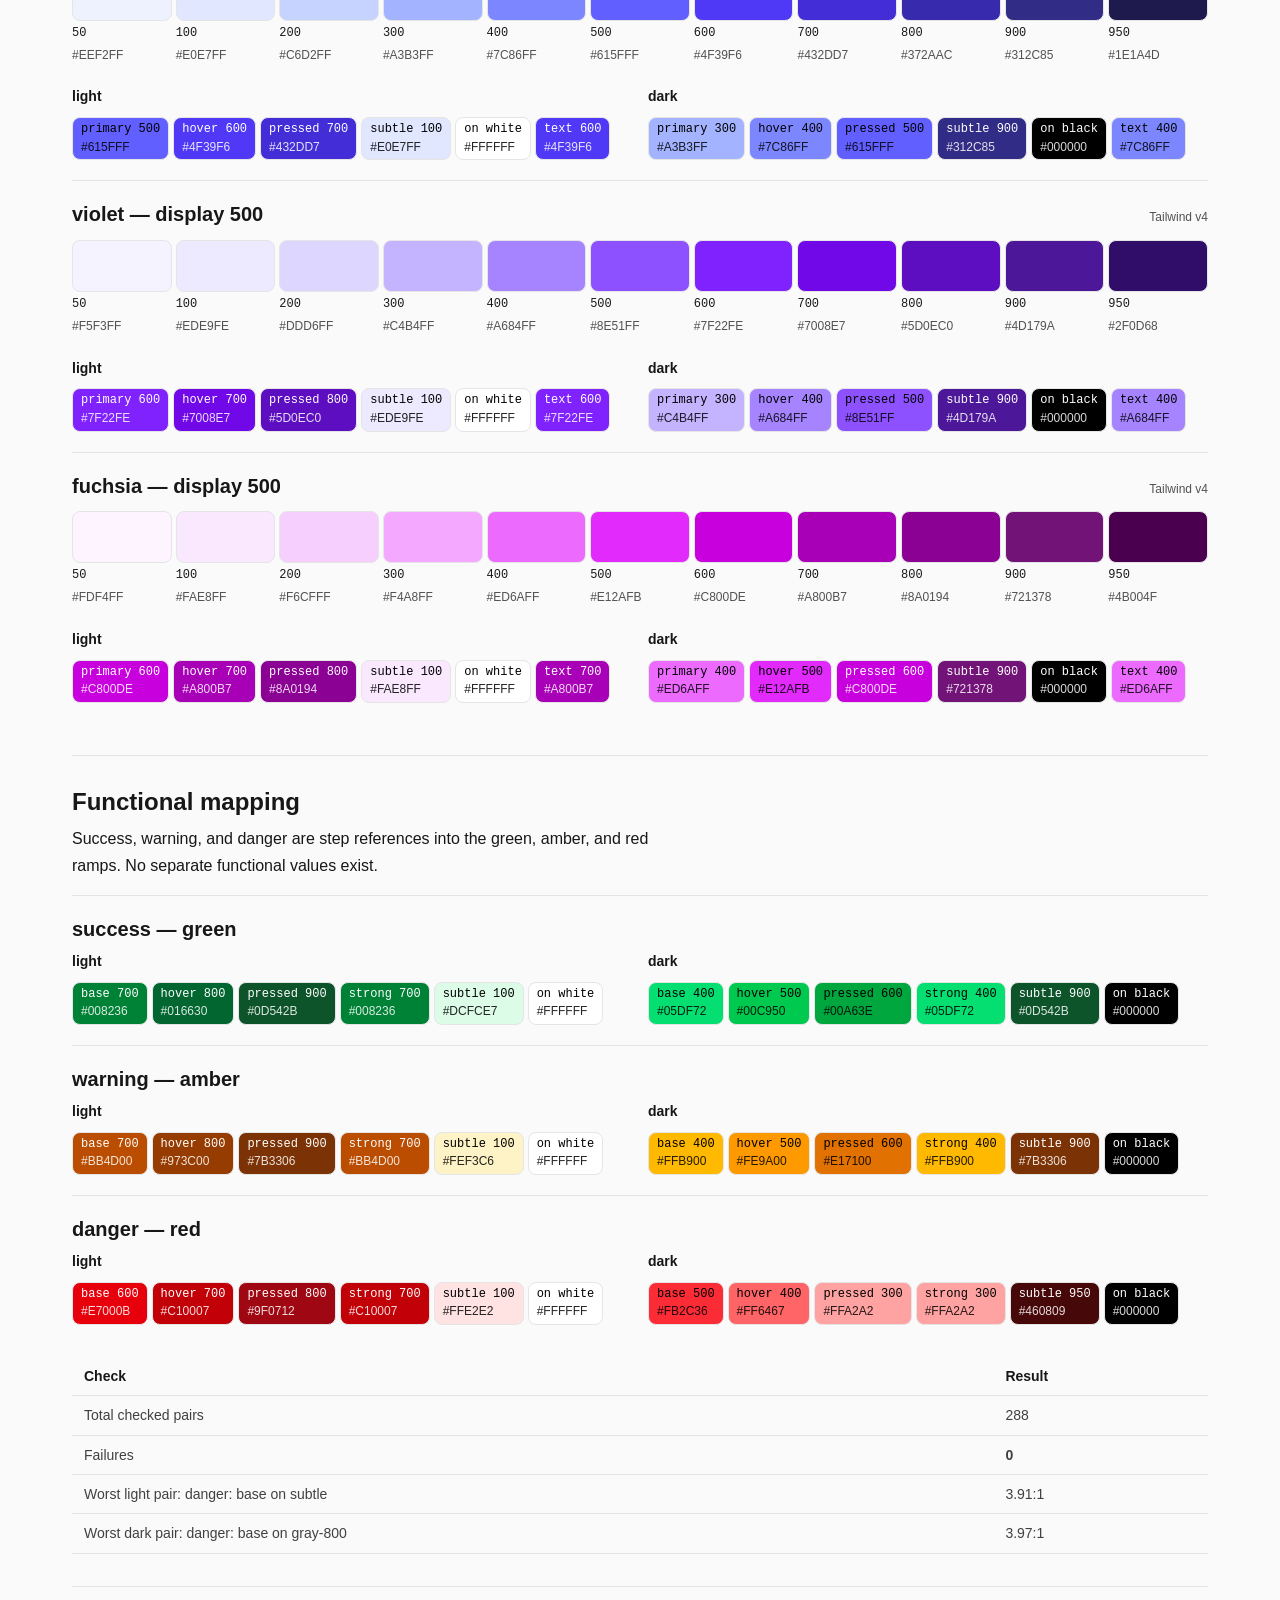
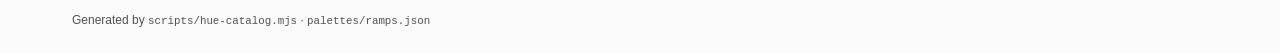
==== commit 0d8ff3a8: "docs: renumber color and endpoint decisions - Move the Tailwind color model from DAB-016 to DAB-015 " ====
--- a/palettes/preview.html
+++ b/palettes/preview.html
@@ -14,7 +14,7 @@
     <div>
       <p class="text-caption masthead__eyebrow">DabWave color · Approved</p>
       <h1 class="text-h2">Hue ramps</h1>
-      <p class="text-body-sm masthead__sub">DAB-016: twelve hues, eleven steps, functional colors as ramp references. White and black are separate primitives.</p>
+      <p class="text-body-sm masthead__sub">DAB-015: twelve hues, eleven steps, functional colors as ramp references. White and black are separate primitives.</p>
     </div>
   </div>
 </header>
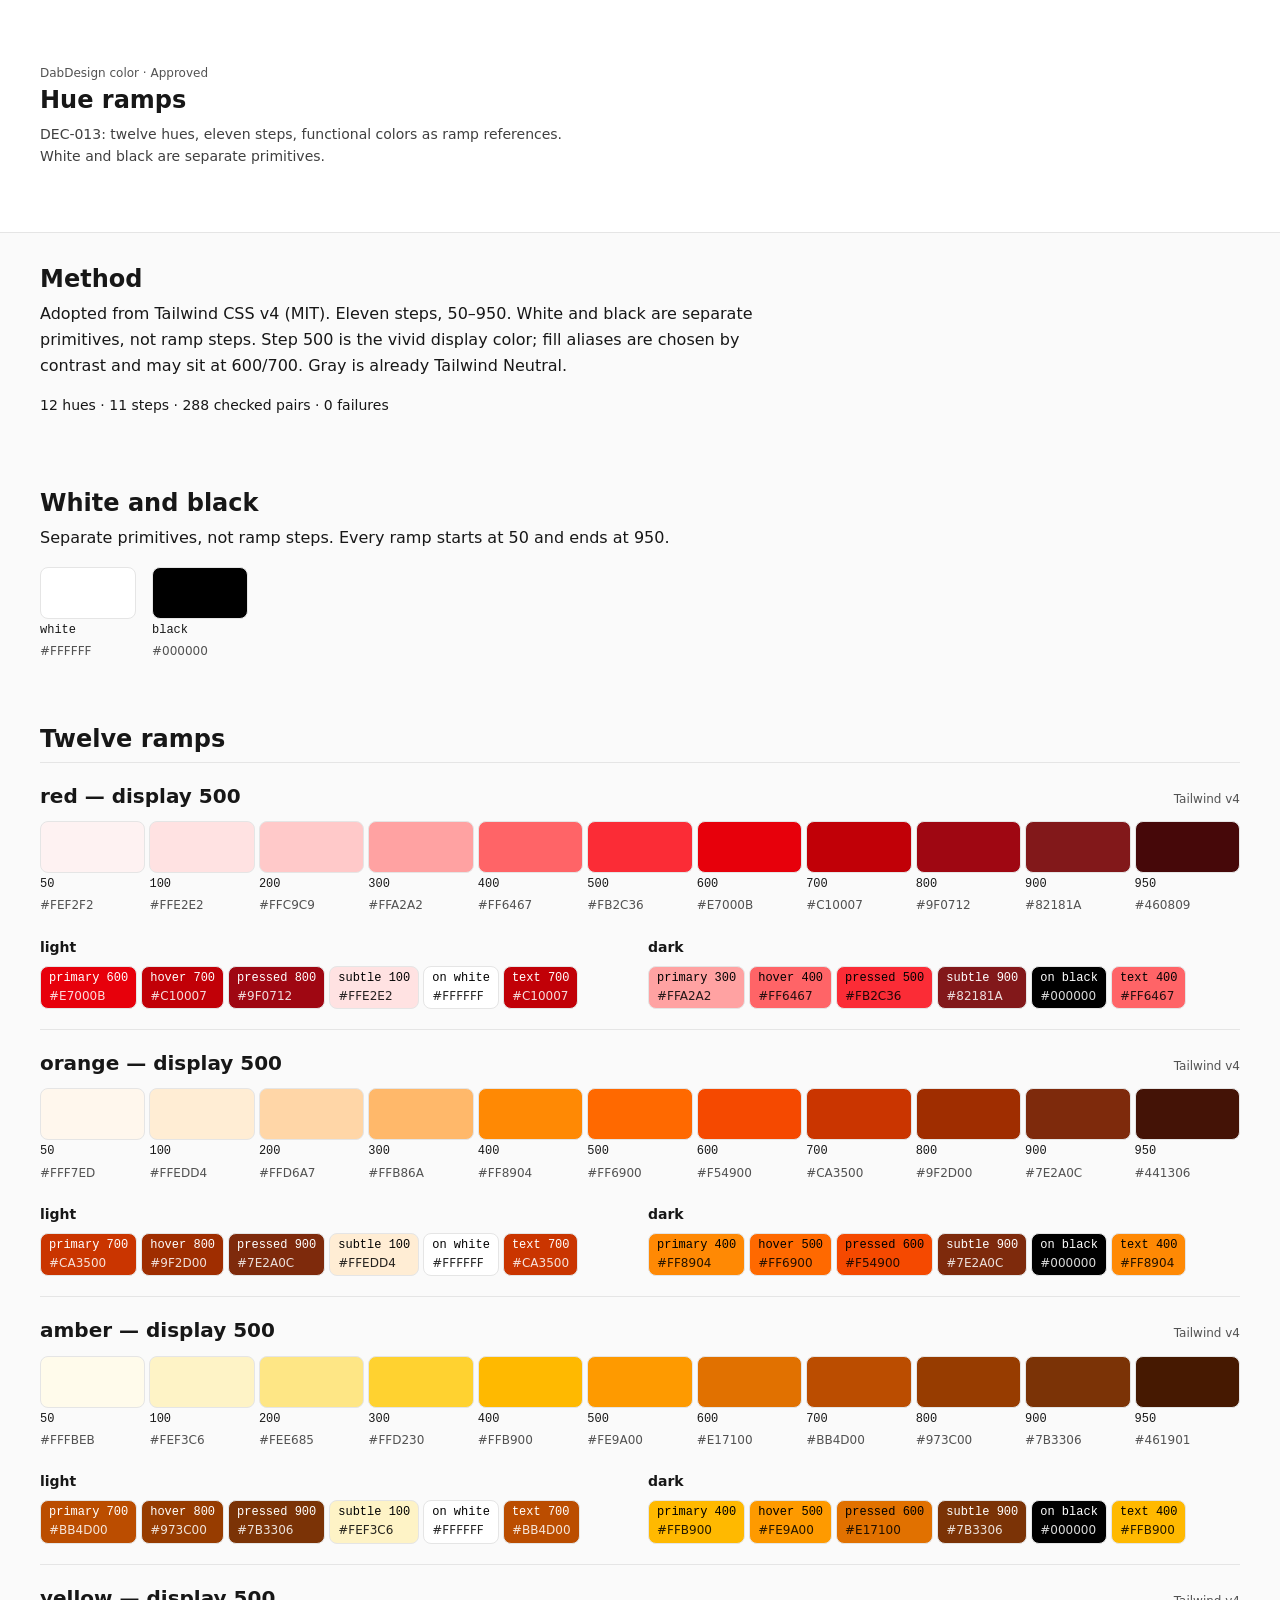
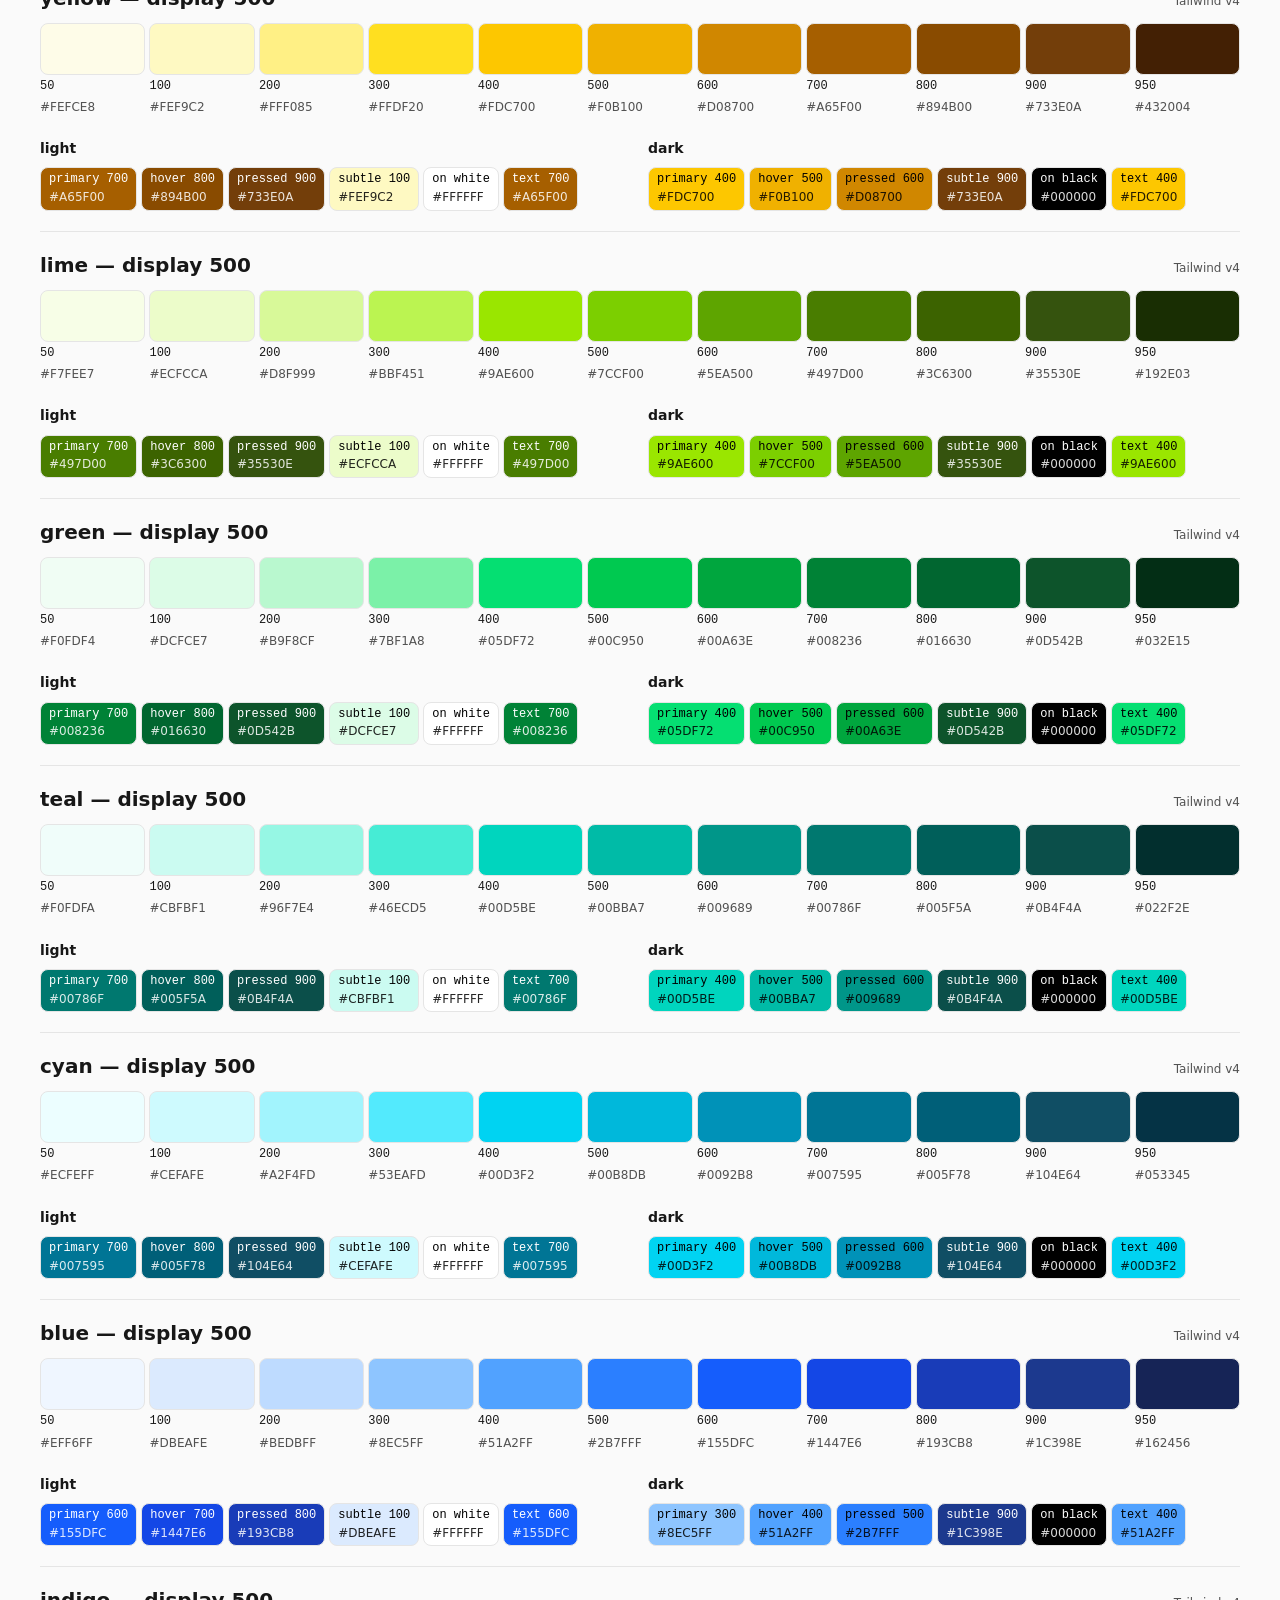
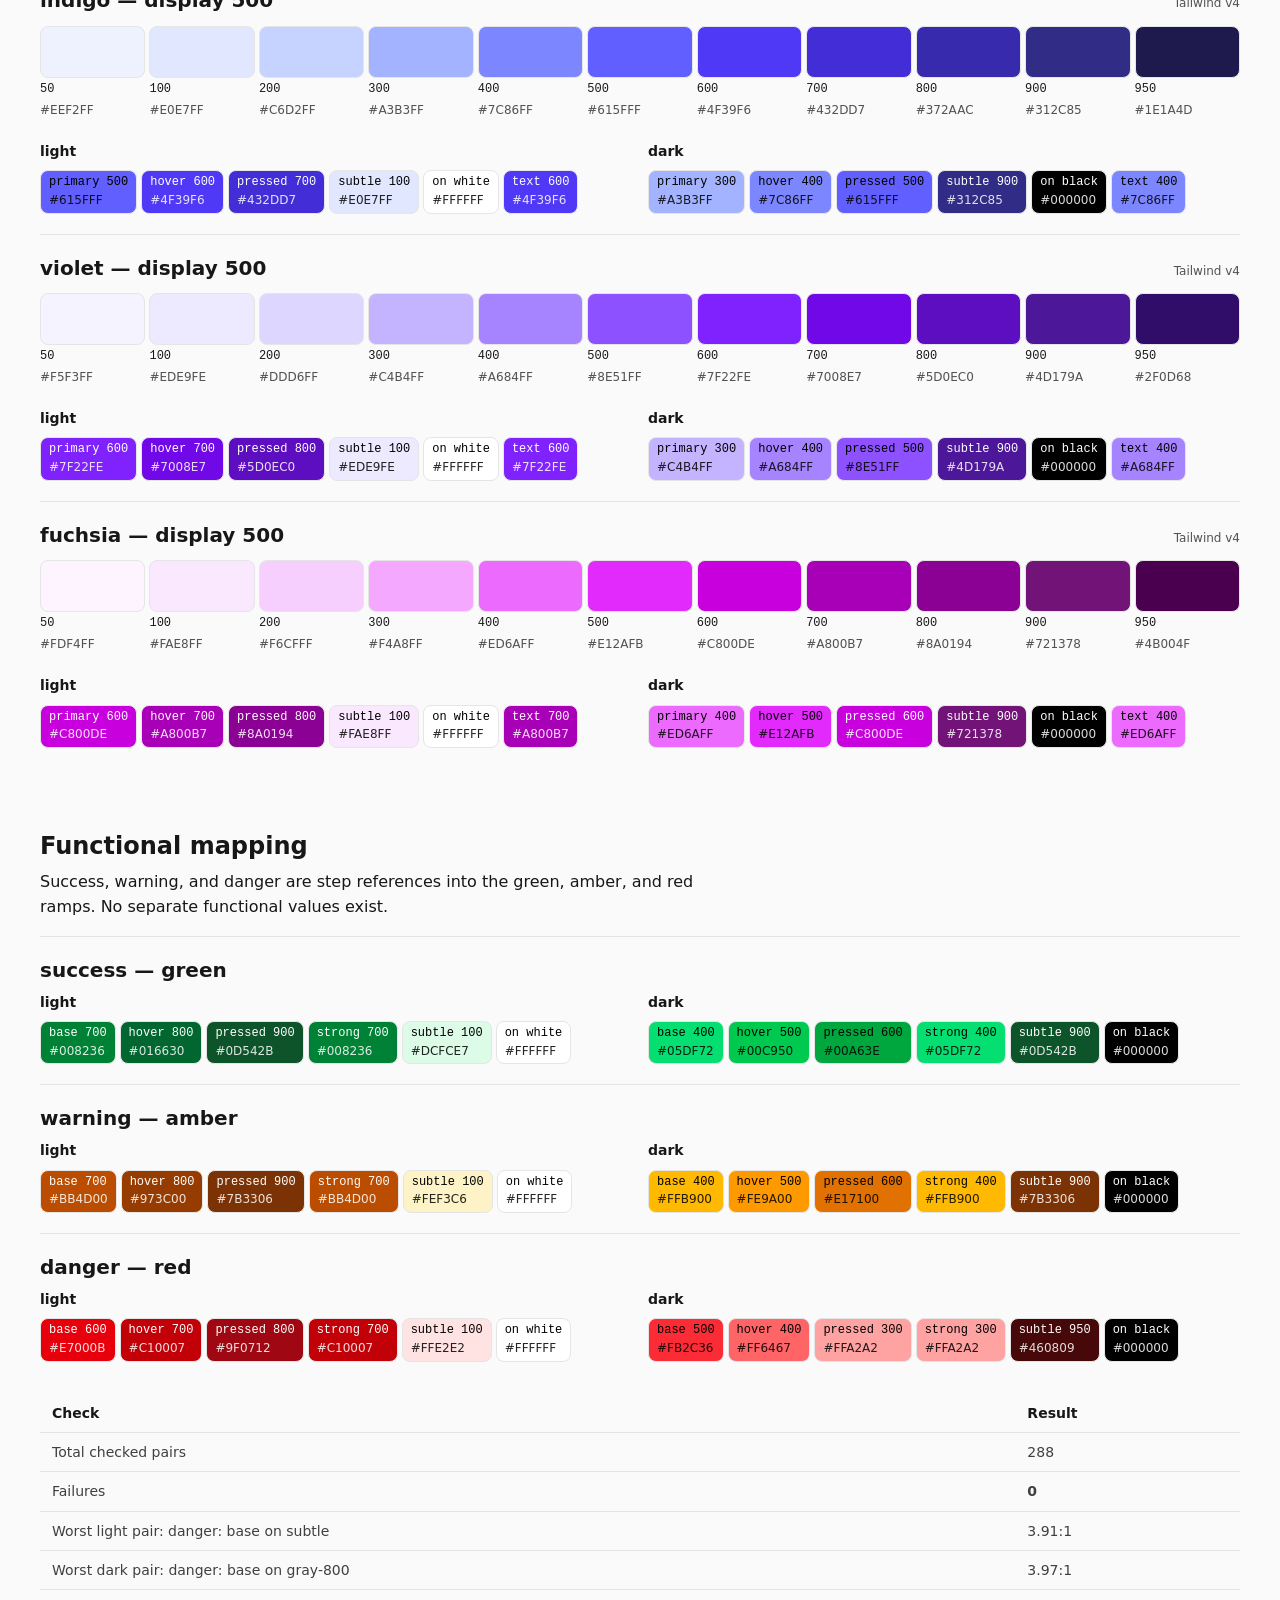
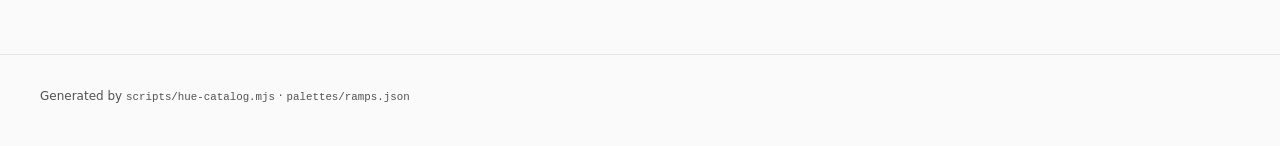
==== commit e2f95d38: "fix(palettes): regenerate the color catalog for DEC-013 Rename the generated catalog to DabDesign, c" ====
--- a/palettes/preview.html
+++ b/palettes/preview.html
@@ -3,8 +3,7 @@
 <head>
 <meta charset="utf-8">
 <meta name="viewport" content="width=device-width, initial-scale=1">
-<title>DabWave hue ramps — Catalog</title>
-<link rel="stylesheet" href="../foundation/foundation.css">
+<title>DabDesign hue ramps — Catalog</title>
 <link rel="stylesheet" href="./preview.css">
 <script src="./preview.js" defer></script>
 </head>
@@ -12,23 +11,23 @@
 <header class="masthead">
   <div class="wrap masthead__inner">
     <div>
-      <p class="text-caption masthead__eyebrow">DabWave color · Approved</p>
-      <h1 class="text-h2">Hue ramps</h1>
-      <p class="text-body-sm masthead__sub">DAB-015: twelve hues, eleven steps, functional colors as ramp references. White and black are separate primitives.</p>
+      <p class="type-caption masthead__eyebrow">DabDesign color · Approved</p>
+      <h1 class="type-h2">Hue ramps</h1>
+      <p class="type-body-sm masthead__sub">DEC-013: twelve hues, eleven steps, functional colors as ramp references. White and black are separate primitives.</p>
     </div>
   </div>
 </header>
 
 <main class="wrap">
   <section class="section">
-    <h2 class="text-h2">Method</h2>
-    <p class="text-body">Adopted from Tailwind CSS v4 (MIT). Eleven steps, 50–950. White and black are separate primitives, not ramp steps. Step 500 is the vivid display color; fill aliases are chosen by contrast and may sit at 600/700. Gray is already Tailwind Neutral.</p>
-    <p class="text-body-sm" id="summary">Loading catalog…</p>
+    <h2 class="type-h2">Method</h2>
+    <p class="type-body">Adopted from Tailwind CSS v4 (MIT). Eleven steps, 50–950. White and black are separate primitives, not ramp steps. Step 500 is the vivid display color; fill aliases are chosen by contrast and may sit at 600/700. Gray is already Tailwind Neutral.</p>
+    <p class="type-body-sm" id="summary">Loading catalog…</p>
   </section>
 
   <section class="section">
-    <h2 class="text-h2">White and black</h2>
-    <p class="text-body">Separate primitives, not ramp steps. Every ramp starts at 50 and ends at 950.</p>
+    <h2 class="type-h2">White and black</h2>
+    <p class="type-body">Separate primitives, not ramp steps. Every ramp starts at 50 and ends at 950.</p>
     <div class="endpoint-row">
       <div class="swatch-cell"><div class="swatch" style="background:#FFFFFF"></div><code>white</code><span>#FFFFFF</span></div>
       <div class="swatch-cell"><div class="swatch" style="background:#000000"></div><code>black</code><span>#000000</span></div>
@@ -36,16 +35,16 @@
   </section>
 
   <section class="section">
-    <h2 class="text-h2">Twelve ramps</h2>
+    <h2 class="type-h2">Twelve ramps</h2>
     <div id="ramps"></div>
   </section>
 
   <section class="section">
-    <h2 class="text-h2">Functional mapping</h2>
-    <p class="text-body">Success, warning, and danger are step references into the green, amber, and red ramps. No separate functional values exist.</p>
+    <h2 class="type-h2">Functional mapping</h2>
+    <p class="type-body">Success, warning, and danger are step references into the green, amber, and red ramps. No separate functional values exist.</p>
     <div id="functional"></div>
     <div class="table-scroll">
-      <table class="data-table text-body-sm">
+      <table class="data-table type-body-sm">
         <thead><tr><th scope="col">Check</th><th scope="col">Result</th></tr></thead>
         <tbody id="check-summary"></tbody>
       </table>
@@ -54,7 +53,7 @@
 </main>
 
 <footer class="site-footer">
-  <div class="wrap"><p class="text-caption">Generated by <code>scripts/hue-catalog.mjs</code> · <code>palettes/ramps.json</code></p></div>
+  <div class="wrap"><p class="type-caption">Generated by <code>scripts/hue-catalog.mjs</code> · <code>palettes/ramps.json</code></p></div>
 </footer>
 </body>
 </html>
--- a/palettes/preview.css
+++ b/palettes/preview.css
@@ -1,71 +1,305 @@
+/* Palette catalog chrome only. This is a development preview, not a token
+   export and not an implementation reference; normative values live in
+   core.md. Keep the page self-contained so it does not depend on archive/. */
+
+:root {
+  --preview-bg: #FAFAFA;
+  --preview-surface: #FFFFFF;
+  --preview-ink: #171717;
+  --preview-ink-2: #404040;
+  --preview-ink-3: #525252;
+  --preview-border: #E5E5E5;
+  --preview-pass: #008236;
+  --preview-fail: #E7000B;
+  --preview-space-1: 4px;
+  --preview-space-2: 8px;
+  --preview-space-3: 12px;
+  --preview-space-4: 16px;
+  --preview-space-5: 20px;
+  --preview-space-6: 24px;
+  --preview-space-8: 32px;
+  --preview-space-10: 40px;
+  --preview-space-12: 48px;
+  --preview-space-16: 64px;
+  --preview-radius: 8px;
+  --preview-gutter: var(--preview-space-4);
+}
+
+*,
+*::before,
+*::after {
+  box-sizing: border-box;
+}
+
+body {
+  margin: 0;
+  background: var(--preview-bg);
+  color: var(--preview-ink);
+  font-family: system-ui, -apple-system, "Segoe UI", sans-serif;
+  font-size: 16px;
+  line-height: 1.6;
+}
+
+h1,
+h2,
+h3,
+h4,
+p {
+  margin: 0 0 var(--preview-space-2);
+}
+
+code {
+  font-family: ui-monospace, SFMono-Regular, Menlo, monospace;
+  font-size: 0.9em;
+}
+
+a {
+  color: inherit;
+}
+
+.wrap {
+  width: min(100% - 2 * var(--preview-gutter), 1200px);
+  margin-inline: auto;
+}
+
+.type-caption {
+  font-size: 0.75rem;
+  line-height: 1.5;
+  font-weight: 400;
+}
+
+.type-h2 {
+  font-size: 1.5rem;
+  line-height: 1.2;
+  font-weight: 600;
+}
+
+.type-h3 {
+  font-size: 1.25rem;
+  line-height: 1.3;
+  font-weight: 600;
+}
+
+.type-body {
+  font-size: 1rem;
+  line-height: 1.6;
+  max-width: 70ch;
+}
+
+.type-body-sm {
+  font-size: 0.875rem;
+  line-height: 1.6;
+}
+
+.masthead {
+  background: var(--preview-surface);
+  border-bottom: 1px solid var(--preview-border);
+  padding-block: var(--preview-space-12);
+}
+
+.masthead__eyebrow {
+  margin-bottom: var(--preview-space-1);
+  color: var(--preview-ink-3);
+}
+
+.masthead__sub {
+  margin-top: var(--preview-space-1);
+  margin-bottom: 0;
+  color: var(--preview-ink-2);
+  max-width: 60ch;
+}
+
+.section {
+  padding-block: var(--preview-space-8);
+}
+
+.section > .type-body {
+  margin-bottom: var(--preview-space-4);
+}
+
+.site-footer {
+  border-top: 1px solid var(--preview-border);
+  padding-block: var(--preview-space-8);
+  margin-top: var(--preview-space-8);
+  color: var(--preview-ink-3);
+}
+
+.data-table {
+  width: 100%;
+  border-collapse: collapse;
+}
+
+.data-table th,
+.data-table td {
+  padding: var(--preview-space-2) var(--preview-space-3);
+  border-bottom: 1px solid var(--preview-border);
+  text-align: left;
+  vertical-align: top;
+}
+
+.data-table th {
+  font-weight: 600;
+  color: var(--preview-ink);
+}
+
+.data-table td {
+  color: var(--preview-ink-2);
+}
+
+.table-scroll {
+  overflow-x: auto;
+  margin-top: var(--preview-space-3);
+}
+
+.verdict {
+  font-weight: 600;
+  white-space: nowrap;
+}
+
+.verdict--pass {
+  color: var(--preview-pass);
+}
+
+.verdict--fail {
+  color: var(--preview-fail);
+}
+
 .endpoint-row {
   display: flex;
-  gap: var(--space-4);
-  margin-top: var(--space-3);
-}
-.endpoint-row .swatch-cell { width: 96px; }
+  gap: var(--preview-space-4);
+  margin-top: var(--preview-space-3);
+}
+
+.endpoint-row .swatch-cell {
+  width: 96px;
+}
 
 .ramp-block {
-  padding-block: var(--space-5);
-  border-top: var(--border-width) solid var(--color-border);
-}
+  padding-block: var(--preview-space-5);
+  border-top: 1px solid var(--preview-border);
+}
+
 .ramp-head {
   display: flex;
   flex-wrap: wrap;
-  gap: var(--space-2);
+  gap: var(--preview-space-2);
   align-items: baseline;
   justify-content: space-between;
-  margin-bottom: var(--space-3);
-}
-.ramp-head h3 { margin: 0; }
-.ramp-head span { color: var(--color-text-tertiary); font-size: 0.75rem; }
-
-.ramp-scroll { overflow-x: auto; padding-bottom: var(--space-1); }
+  margin-bottom: var(--preview-space-3);
+}
+
+.ramp-head h3 {
+  margin: 0;
+}
+
+.ramp-head span {
+  color: var(--preview-ink-3);
+  font-size: 0.75rem;
+}
+
+.ramp-scroll {
+  overflow-x: auto;
+  padding-bottom: var(--preview-space-1);
+}
+
 .ramp-row {
   display: grid;
   grid-template-columns: repeat(11, minmax(56px, 1fr));
-  gap: var(--space-1);
+  gap: var(--preview-space-1);
   min-width: 656px;
 }
-.swatch-cell { display: flex; flex-direction: column; gap: 2px; }
+
+.swatch-cell {
+  display: flex;
+  flex-direction: column;
+  gap: 2px;
+}
+
 .swatch {
   height: 52px;
-  border-radius: var(--radius-sm);
-  border: var(--border-width) solid var(--color-border);
-}
-.swatch-cell code { font-size: 0.75rem; color: var(--color-text-primary); }
-.swatch-cell span { font-size: 0.75rem; color: var(--color-text-tertiary); }
+  border-radius: var(--preview-radius);
+  border: 1px solid var(--preview-border);
+}
+
+.swatch-cell code {
+  font-size: 0.75rem;
+  color: var(--preview-ink);
+}
+
+.swatch-cell span {
+  font-size: 0.75rem;
+  color: var(--preview-ink-3);
+}
 
 .alias-grid {
   display: grid;
   grid-template-columns: repeat(auto-fit, minmax(280px, 1fr));
-  gap: var(--space-4);
-  margin-top: var(--space-4);
-}
-.alias-set h4 { margin: 0 0 var(--space-2); font-size: 0.875rem; font-weight: 600; }
-.alias-chips { display: flex; flex-wrap: wrap; gap: var(--space-1); }
+  gap: var(--preview-space-4);
+  margin-top: var(--preview-space-4);
+}
+
+.alias-set h4 {
+  margin: 0 0 var(--preview-space-2);
+  font-size: 0.875rem;
+  font-weight: 600;
+}
+
+.alias-chips {
+  display: flex;
+  flex-wrap: wrap;
+  gap: var(--preview-space-1);
+}
 
 .chip {
   display: flex;
   flex-direction: column;
   gap: 2px;
-  padding: var(--space-1) var(--space-2);
-  border-radius: var(--radius-sm);
-  border: var(--border-width) solid var(--color-border);
+  padding: var(--preview-space-1) var(--preview-space-2);
+  border-radius: var(--preview-radius);
+  border: 1px solid var(--preview-border);
   font-size: 0.75rem;
   line-height: 1.3;
 }
-.chip code { font-size: 0.75rem; }
-.chip span { opacity: 0.85; }
+
+.chip code {
+  font-size: 0.75rem;
+}
+
+.chip span {
+  opacity: 0.85;
+}
 
 .func-block {
-  padding-block: var(--space-5);
-  border-top: var(--border-width) solid var(--color-border);
-}
-.func-block h3 { margin: 0 0 var(--space-2); }
-.func-block .alias-set { margin-top: 0; }
+  padding-block: var(--preview-space-5);
+  border-top: 1px solid var(--preview-border);
+}
+
+.func-block h3 {
+  margin: 0 0 var(--preview-space-2);
+}
+
+.func-block .alias-set {
+  margin-top: 0;
+}
+
 .func-row {
   display: grid;
   grid-template-columns: repeat(auto-fit, minmax(280px, 1fr));
-  gap: var(--space-4);
-}
+  gap: var(--preview-space-4);
+}
+
+@media (min-width: 640px) {
+  :root {
+    --preview-gutter: var(--preview-space-6);
+  }
+
+  .masthead {
+    padding-block: var(--preview-space-16);
+  }
+}
+
+@media (min-width: 1024px) {
+  :root {
+    --preview-gutter: var(--preview-space-8);
+  }
+}
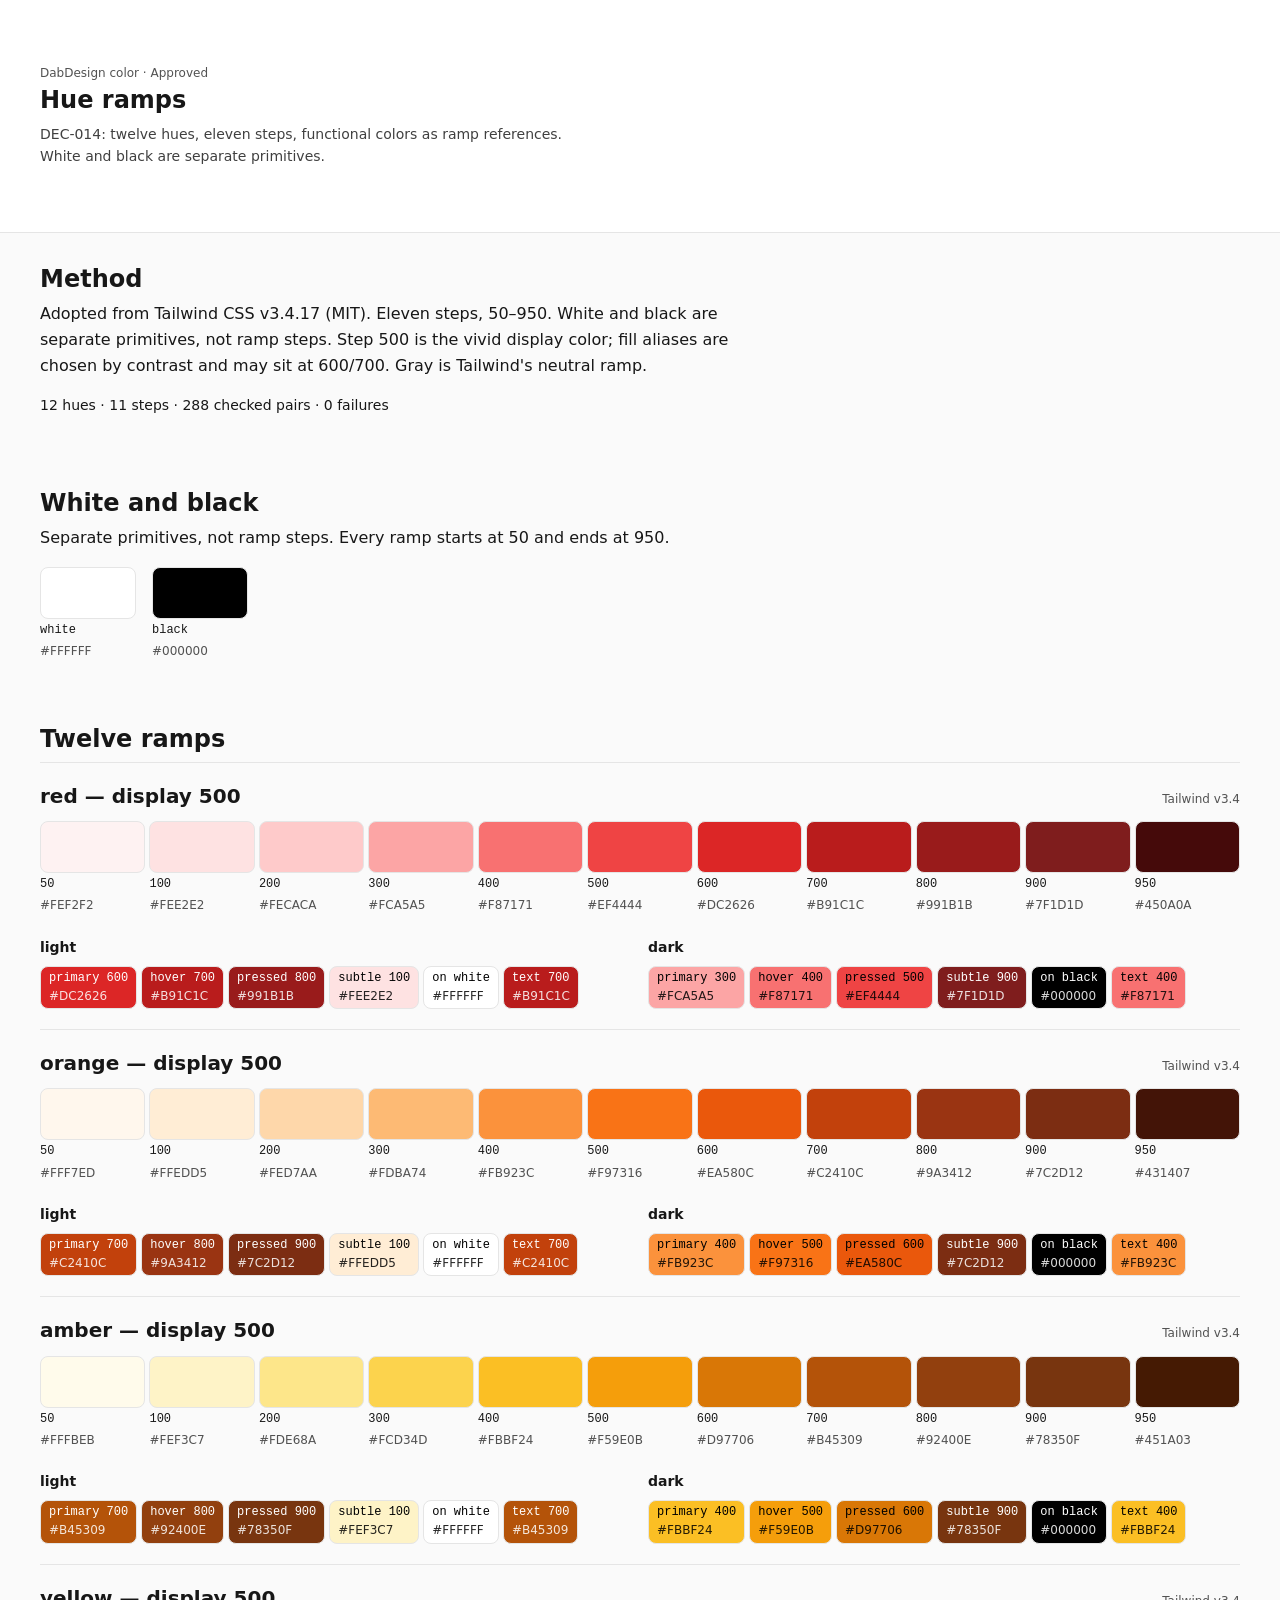
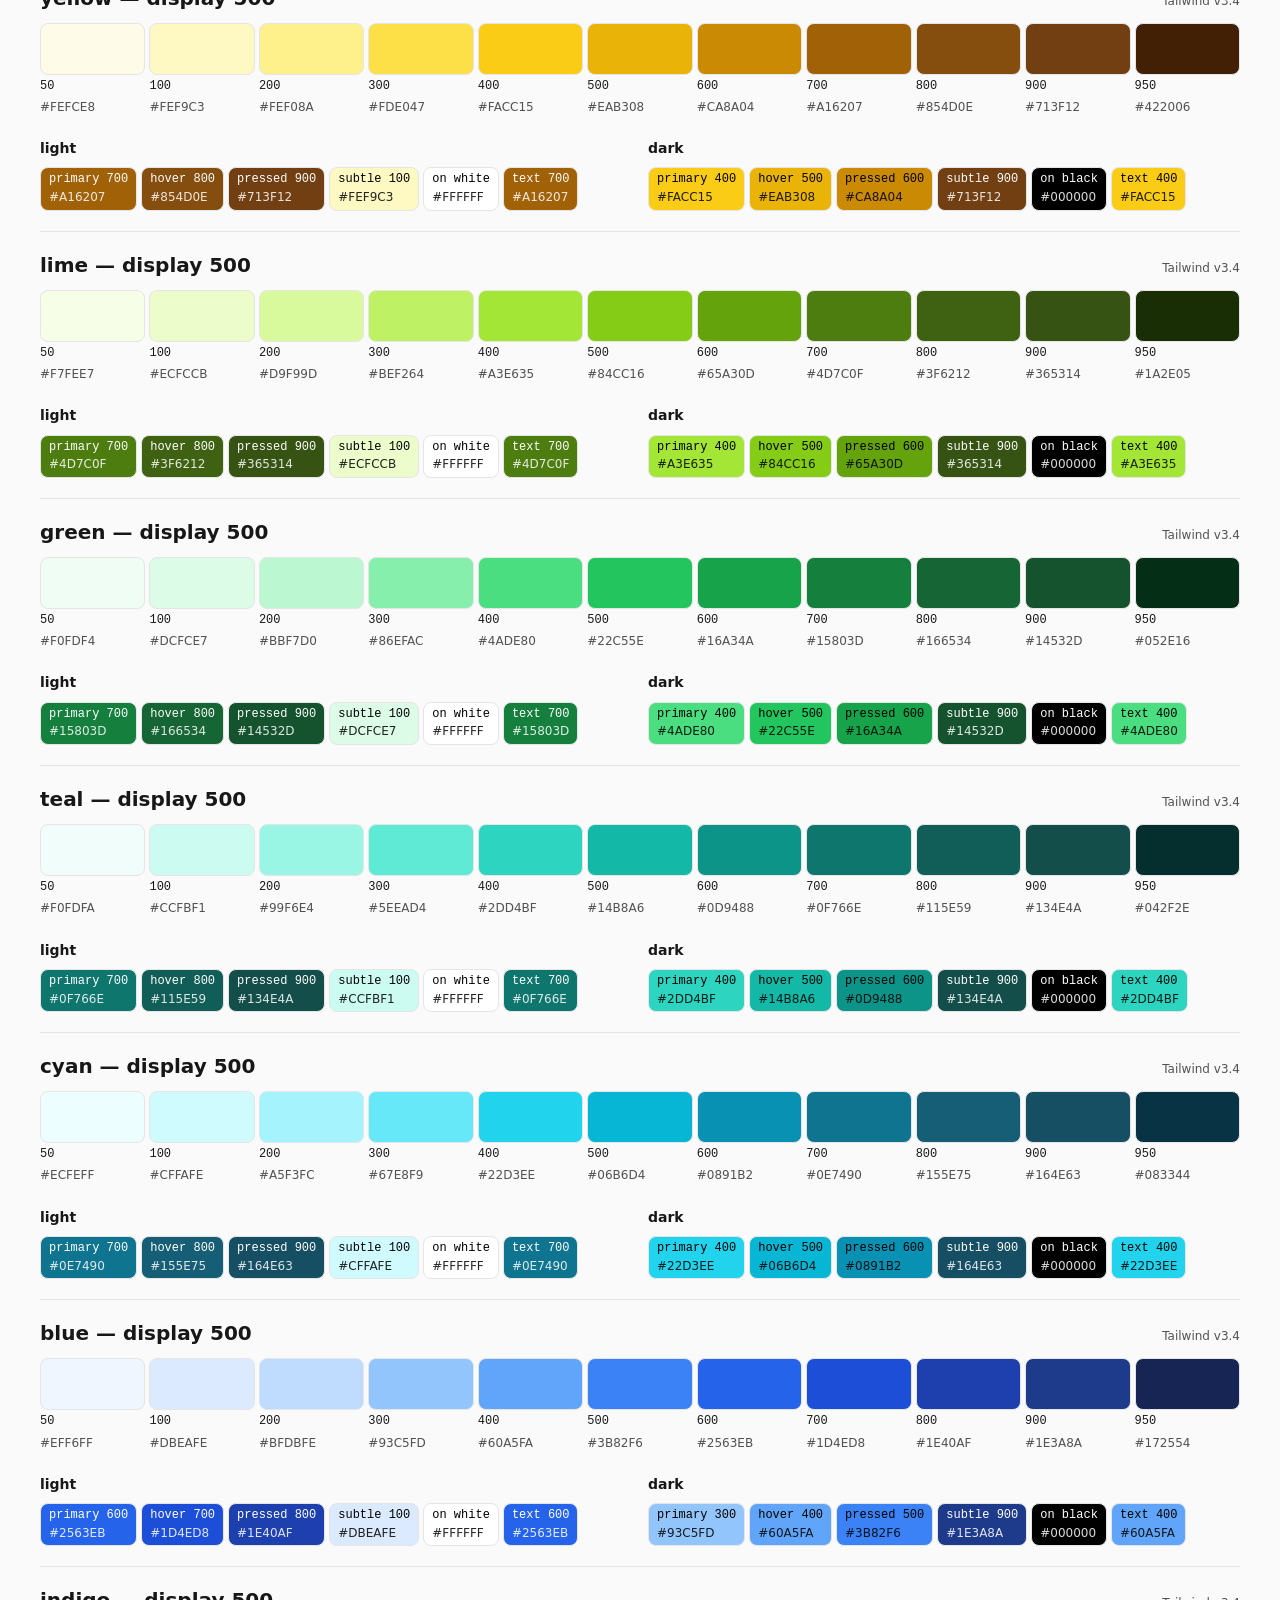
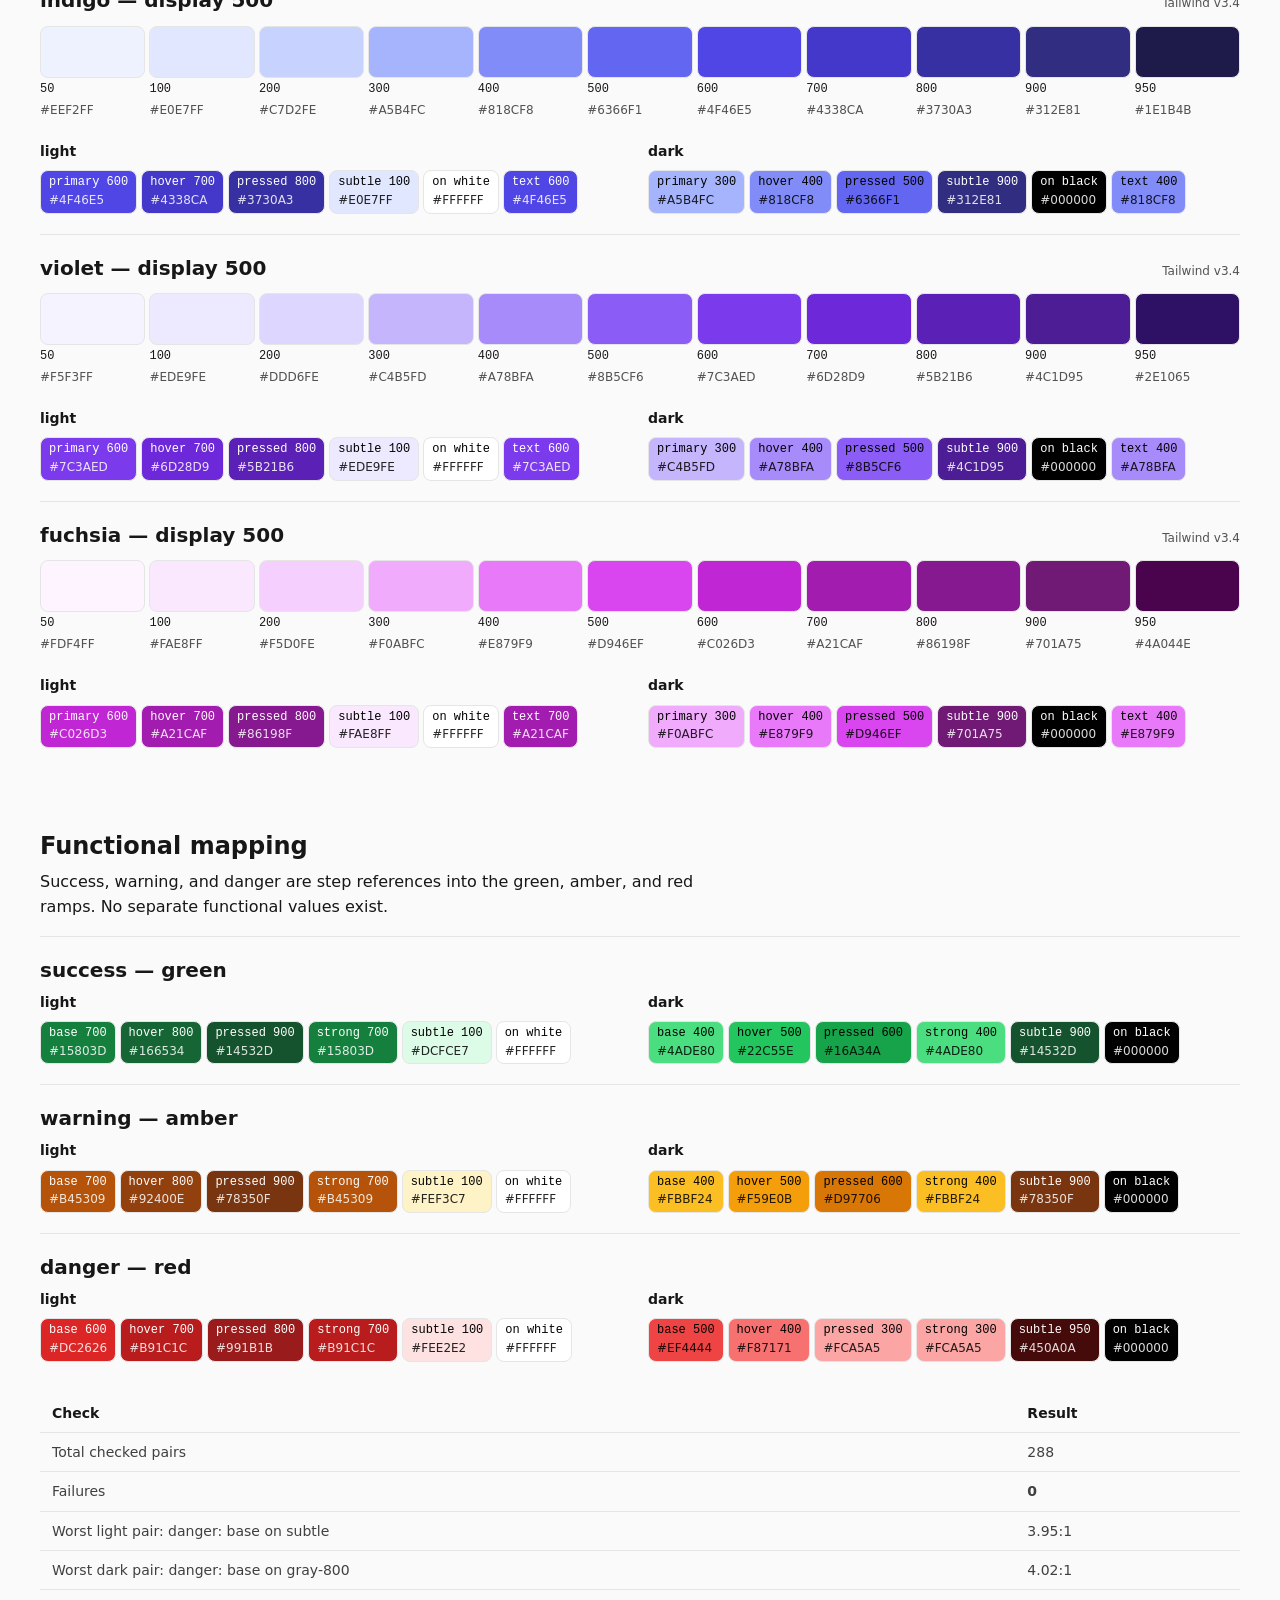
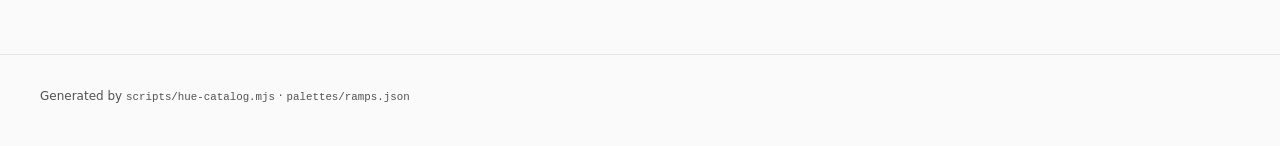
==== commit 82d8d34c: "feat(palette): unify the chromatic ramps on Tailwind v3.4.17 Tailwind v3.4.17 replaces the v4 chroma" ====
--- a/palettes/preview.html
+++ b/palettes/preview.html
@@ -13,7 +13,7 @@
     <div>
       <p class="type-caption masthead__eyebrow">DabDesign color · Approved</p>
       <h1 class="type-h2">Hue ramps</h1>
-      <p class="type-body-sm masthead__sub">DEC-013: twelve hues, eleven steps, functional colors as ramp references. White and black are separate primitives.</p>
+      <p class="type-body-sm masthead__sub">DEC-014: twelve hues, eleven steps, functional colors as ramp references. White and black are separate primitives.</p>
     </div>
   </div>
 </header>
@@ -21,7 +21,7 @@
 <main class="wrap">
   <section class="section">
     <h2 class="type-h2">Method</h2>
-    <p class="type-body">Adopted from Tailwind CSS v4 (MIT). Eleven steps, 50–950. White and black are separate primitives, not ramp steps. Step 500 is the vivid display color; fill aliases are chosen by contrast and may sit at 600/700. Gray is already Tailwind Neutral.</p>
+    <p class="type-body">Adopted from Tailwind CSS v3.4.17 (MIT). Eleven steps, 50–950. White and black are separate primitives, not ramp steps. Step 500 is the vivid display color; fill aliases are chosen by contrast and may sit at 600/700. Gray is Tailwind's neutral ramp.</p>
     <p class="type-body-sm" id="summary">Loading catalog…</p>
   </section>
 
